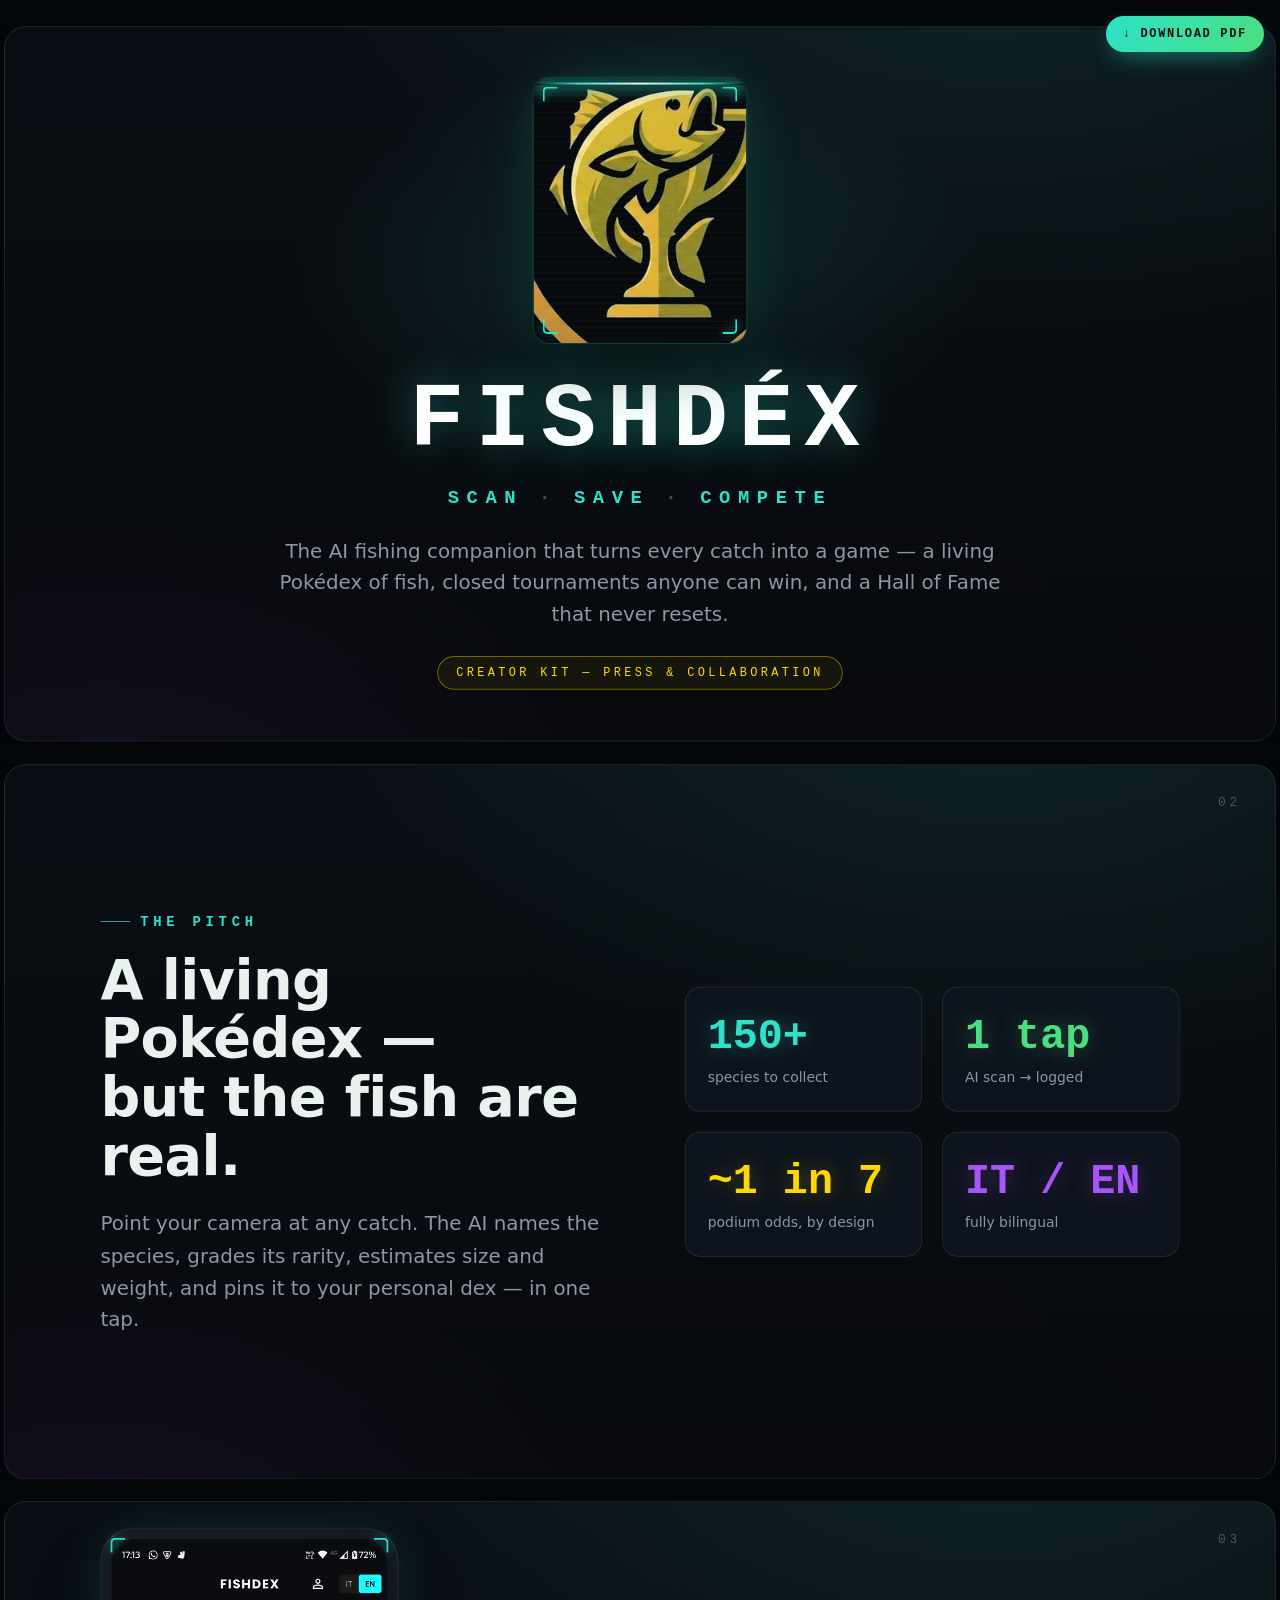
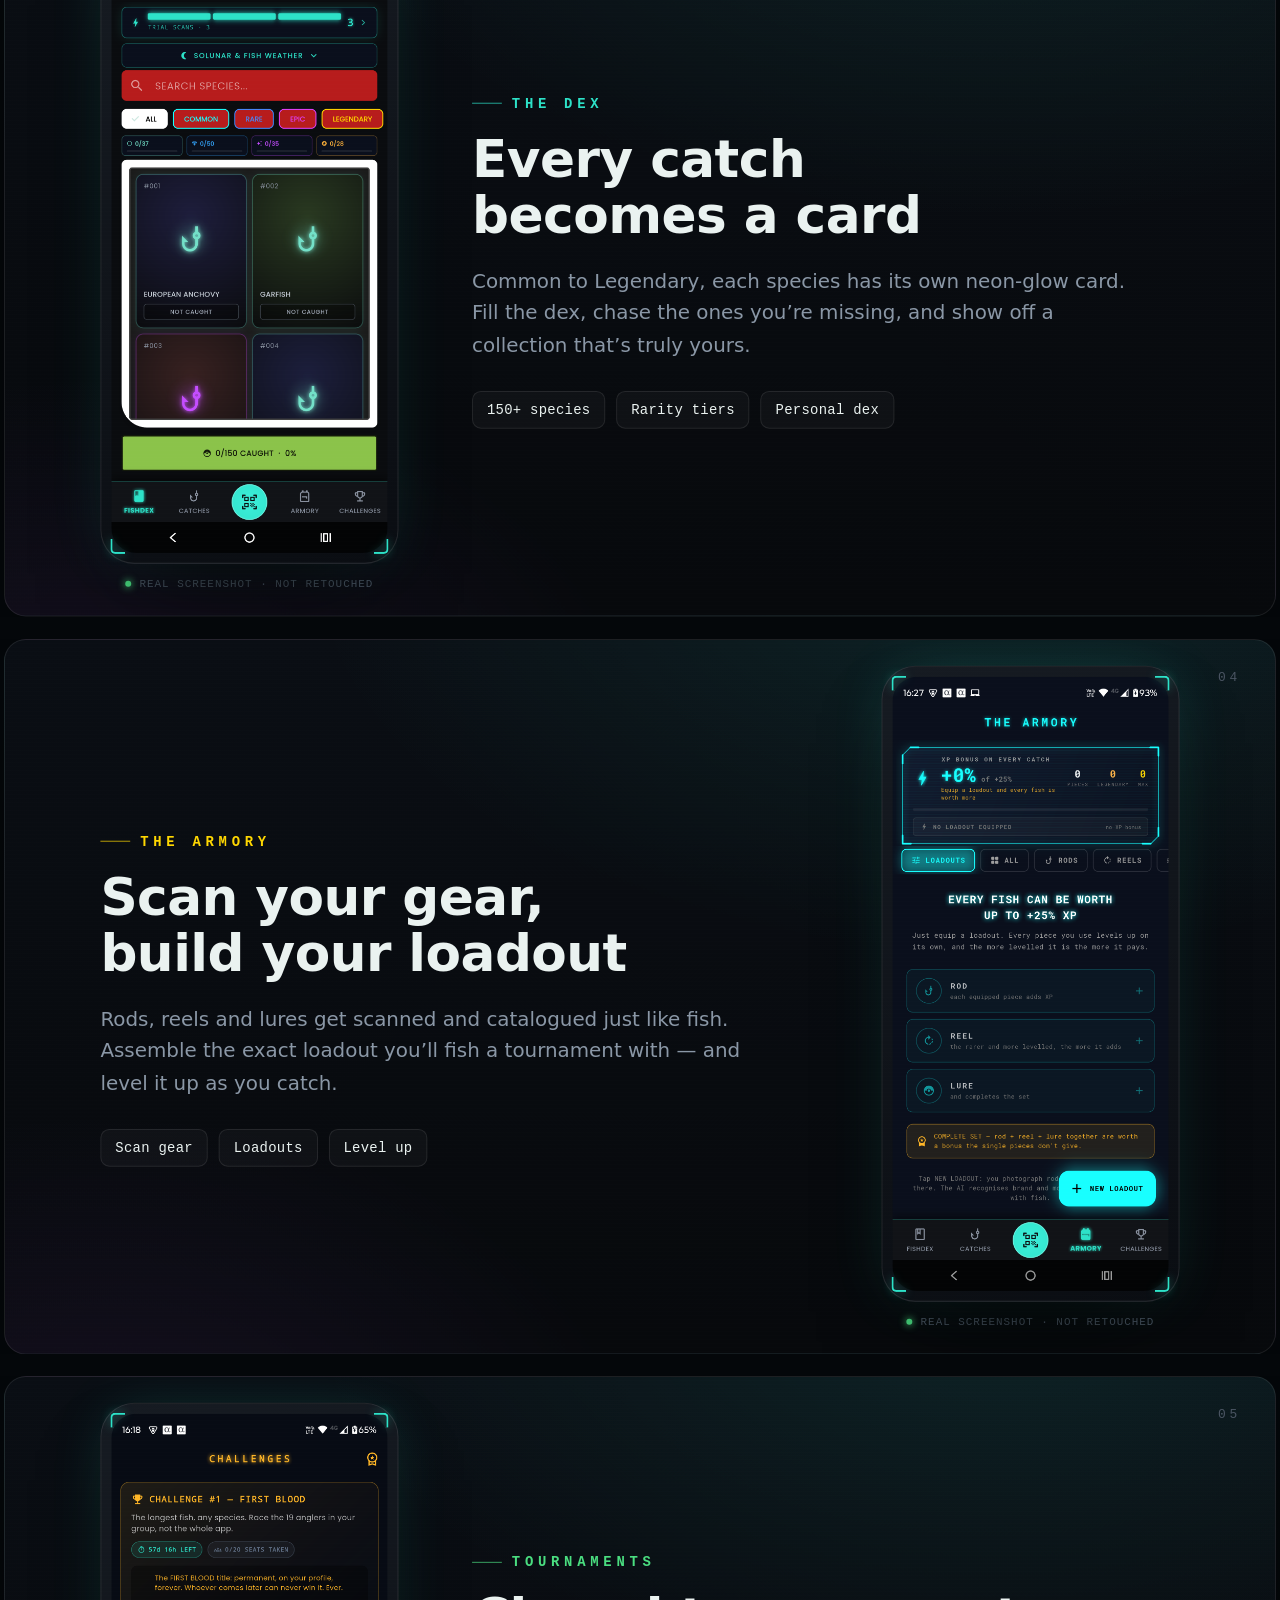
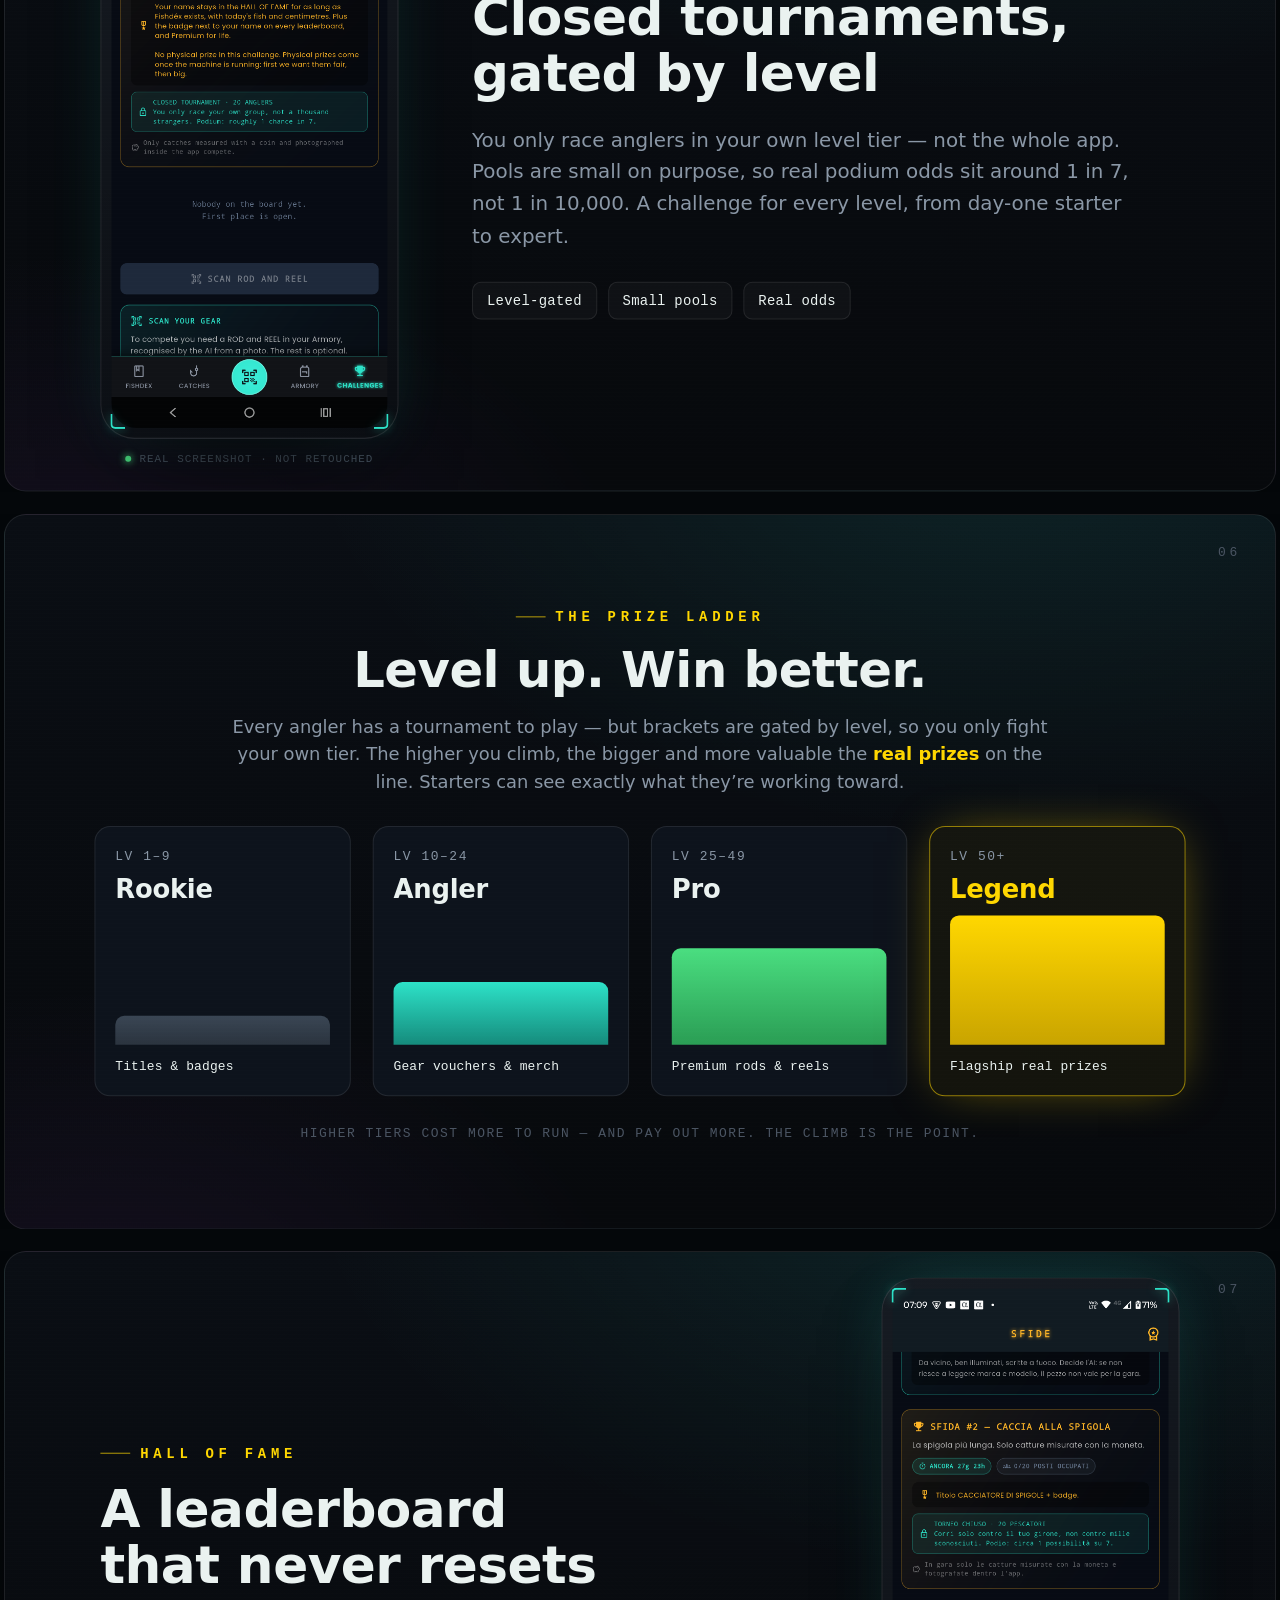
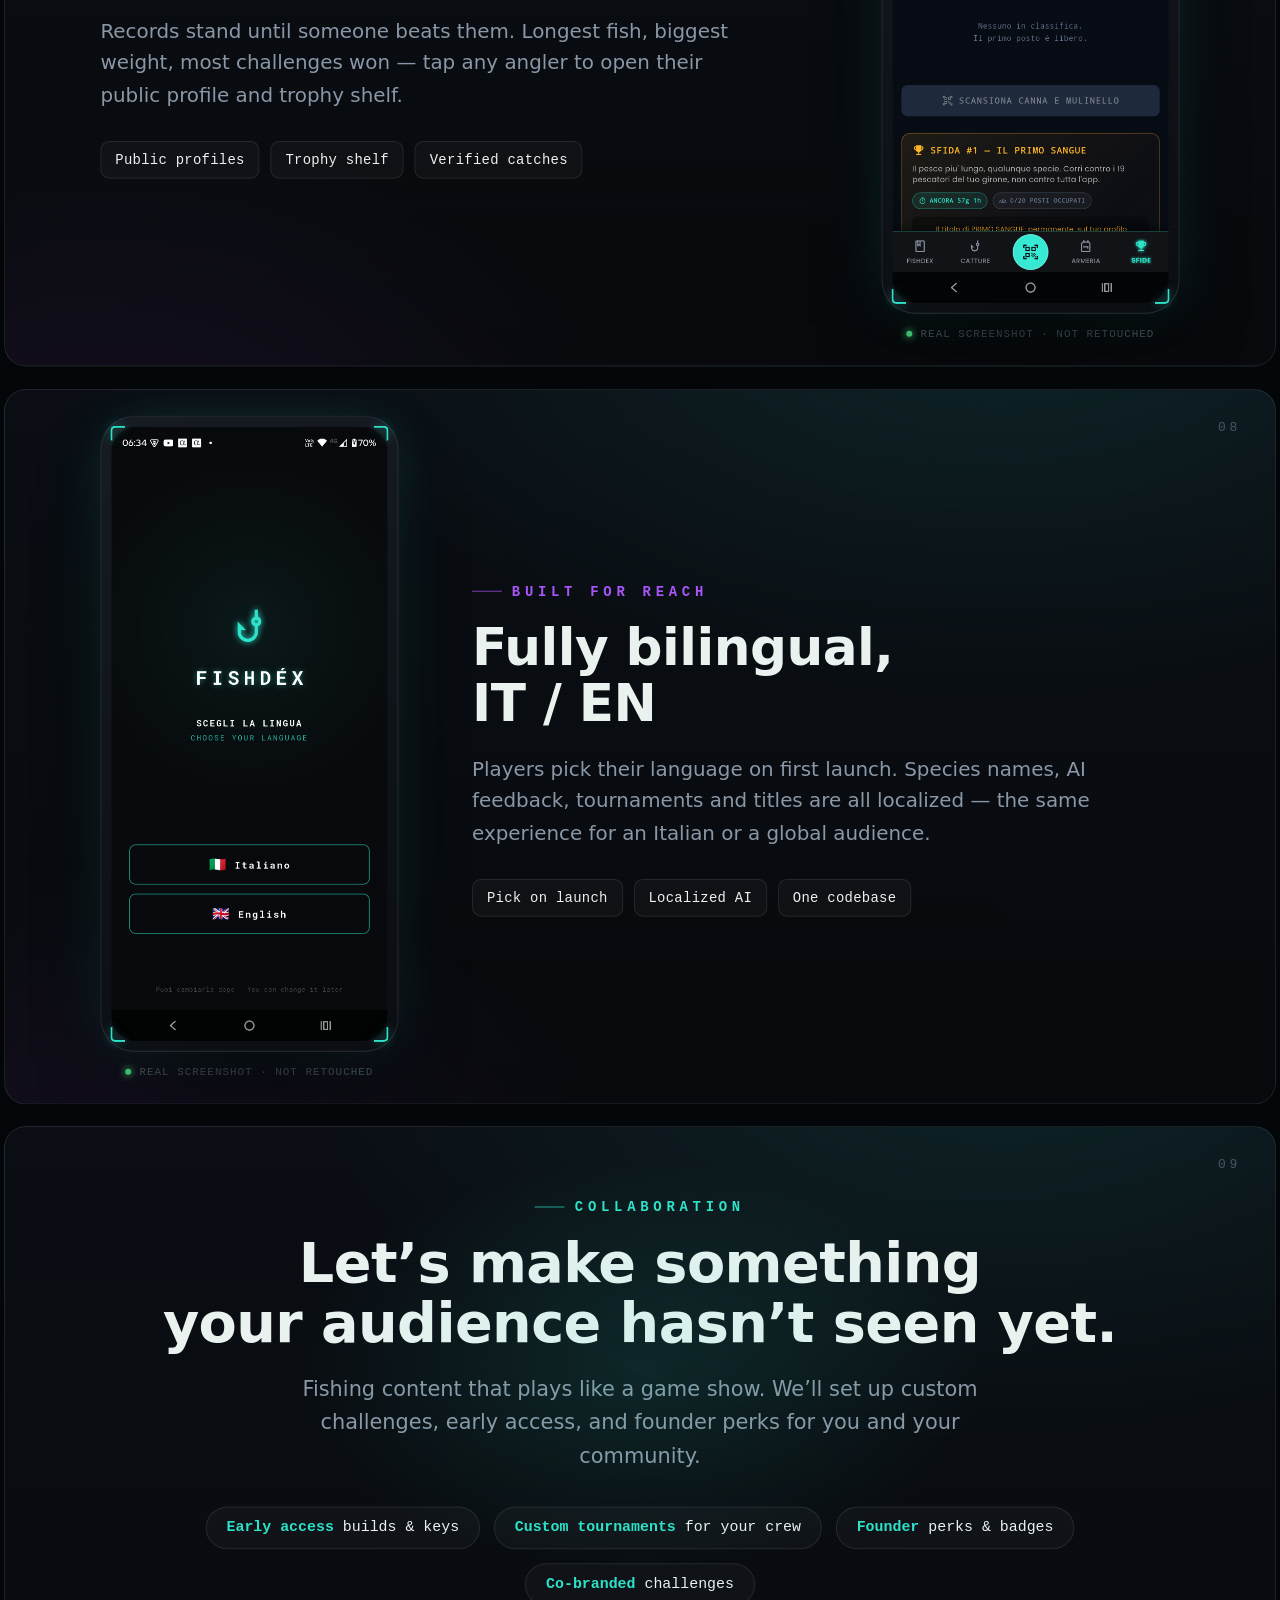
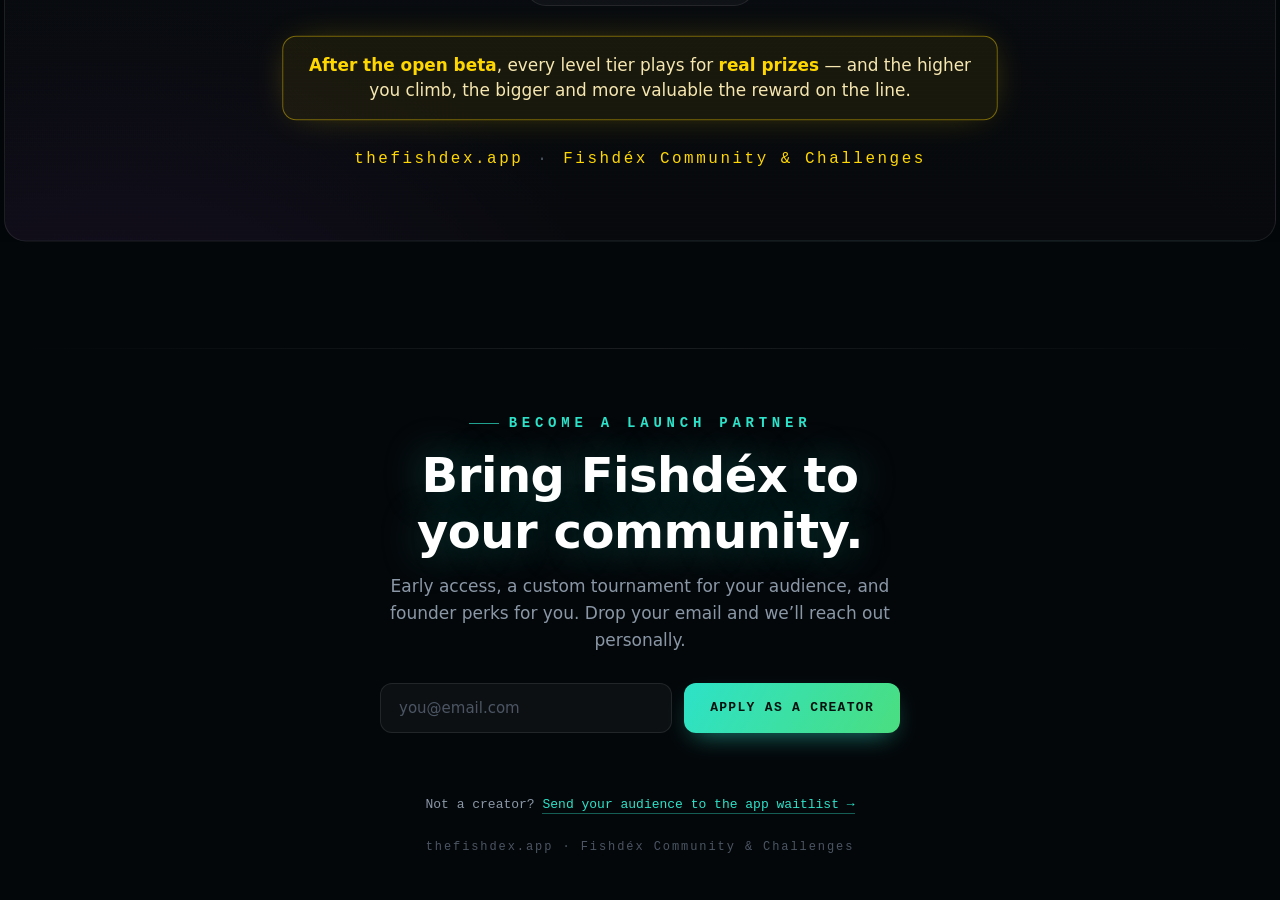
==== join/index.html @ d19fadf9 "site: ripristina waitlist Brevo + aggiungi pagina /join - index.html: riattacca l'endpoint Brevo (li" ====
<!doctype html>
<html lang="en">
<head>
<meta charset="utf-8">
<meta name="viewport" content="width=device-width, initial-scale=1">
<meta name="description" content="Fishdex Creator Kit — the AI fishing companion. Scan any catch, collect 150+ species, and compete in level-gated tournaments for real prizes.">
<meta name="theme-color" content="#07090C">
<link rel="icon" href="data:image/svg+xml,<svg xmlns='http://www.w3.org/2000/svg' viewBox='0 0 100 100'><text y='.9em' font-size='90'>🎣</text></svg>">
<meta property="og:type" content="website">
<meta property="og:title" content="Fishdéx — Creator Kit">
<meta property="og:description" content="Fishdex Creator Kit — the AI fishing companion. Scan any catch, collect 150+ species, and compete in level-gated tournaments for real prizes.">
<meta property="og:url" content="https://thefishdex.app/join/">
<meta name="twitter:card" content="summary_large_image">
<title>Fishdéx — Creator Kit</title>
<style>
:root{
  --bg:#07090C; --panel:#0D131C; --line:rgba(255,255,255,.09);
  --cyan:#2DE2C8; --green:#4ADE80; --gold:#FFD700; --violet:#A855F7;
  --ink:#EAF2F0; --mut:#8A97A6; --mut2:#4B5563;
  --mono:ui-monospace,"SF Mono","Cascadia Code","JetBrains Mono","Roboto Mono",Menlo,monospace;
  --sans:system-ui,-apple-system,"Segoe UI",Roboto,Helvetica,Arial,sans-serif;
}
*{box-sizing:border-box}
html,body{margin:0;background:#04070a;color:var(--ink);font-family:var(--sans);
  -webkit-font-smoothing:antialiased}
.deck{width:100%;padding:26px 0 60px}
.slidewrap{overflow:hidden;margin:0 auto 22px}
.stage{width:1280px;margin:0 auto;transform-origin:top center}

/* generic slide frame */
.slide{position:relative;width:1280px;height:720px;overflow:hidden;
  background:
    radial-gradient(1200px 700px at 78% -12%, rgba(45,226,200,.10), transparent 58%),
    radial-gradient(900px 620px at 8% 118%, rgba(168,85,247,.09), transparent 60%),
    linear-gradient(180deg,#0a0e14,#07090c);
  border:1px solid var(--line);border-radius:22px;
  box-shadow:0 40px 90px -40px rgba(0,0,0,.8)}
.slide::after{content:"";position:absolute;inset:0;pointer-events:none;opacity:.5;
  background:repeating-linear-gradient(180deg,transparent 0 3px,rgba(255,255,255,.012) 3px 4px)}
.pageno{position:absolute;top:30px;right:34px;font-family:var(--mono);font-size:13px;
  letter-spacing:.3em;color:var(--mut2);z-index:4}
.glow{position:absolute;inset:0;pointer-events:none;
  background:radial-gradient(560px 340px at 50% 34%, rgba(45,226,200,.12), transparent 62%)}

.eyebrow{font-family:var(--mono);font-size:14px;letter-spacing:.34em;text-transform:uppercase;
  display:inline-flex;align-items:center;gap:10px;font-weight:600}
.eyebrow::before{content:"";width:30px;height:1px;background:currentColor;opacity:.7}
.eyebrow.cy{color:var(--cyan)} .eyebrow.gr{color:var(--green)} .eyebrow.go{color:var(--gold)}
.eyebrow.vi{color:var(--violet)} .eyebrow.gd{color:var(--gold)}
h1,h2{margin:0;text-wrap:balance;letter-spacing:-.01em}

/* ---- title slide ---- */
.title{display:flex;flex-direction:column;align-items:center;justify-content:center;
  text-align:center;padding:0 90px}
.logomark{position:relative;width:214px;aspect-ratio:4/5;border-radius:16px;overflow:hidden;
  isolation:isolate;background:#07090C;margin-bottom:26px;
  box-shadow:0 0 0 1px rgba(45,226,200,.18),0 30px 66px -26px rgba(0,0,0,.85),
    0 0 62px -12px rgba(45,226,200,.3)}
.logomark .mk{position:absolute;inset:0;background-image:url([data-uri]);background-repeat:no-repeat;
  background-size:520%;background-position:48.5% 40%}
.logomark .grid{position:absolute;inset:0;pointer-events:none;opacity:.55;mix-blend-mode:screen;
  background:repeating-linear-gradient(180deg,transparent 0 5px,rgba(45,226,200,.06) 5px 6px)}
.logomark .bar{position:absolute;left:0;right:0;top:2%;height:2px;z-index:2;
  background:linear-gradient(90deg,transparent,var(--cyan) 20%,#eafff9 50%,var(--cyan) 80%,transparent);
  box-shadow:0 0 16px 3px rgba(45,226,200,.75)}
.wordmark{font-family:var(--mono);font-weight:800;font-size:92px;letter-spacing:.12em;color:#fff;
  text-shadow:0 0 46px rgba(45,226,200,.45)}
.promise{display:flex;gap:16px;align-items:center;margin-top:14px;font-family:var(--mono);
  font-size:19px;letter-spacing:.4em;color:var(--cyan);font-weight:700}
.promise i{color:var(--mut2);font-style:normal}
.lede{max-width:760px;margin:26px auto 0;color:var(--mut);font-size:20px;line-height:1.6}
.badge{margin-top:26px;font-family:var(--mono);font-size:12px;letter-spacing:.28em;text-transform:uppercase;
  color:var(--gold);border:1px solid rgba(255,215,0,.4);border-radius:999px;padding:9px 18px;
  background:rgba(255,215,0,.06)}
.ret{position:absolute;width:15px;height:15px;border:2px solid var(--cyan);z-index:3;
  filter:drop-shadow(0 0 5px rgba(45,226,200,.7))}
.ret.tl{top:9px;left:9px;border-right:0;border-bottom:0;border-radius:5px 0 0 0}
.ret.tr{top:9px;right:9px;border-left:0;border-bottom:0;border-radius:0 5px 0 0}
.ret.bl{bottom:9px;left:9px;border-right:0;border-top:0;border-radius:0 0 0 5px}
.ret.br{bottom:9px;right:9px;border-left:0;border-top:0;border-radius:0 0 5px 0}

/* ---- feature slides ---- */
.feat{display:grid;grid-template-columns:1fr 300px;gap:74px;align-items:center;
  padding:0 96px}
.feat.rev{grid-template-columns:300px 1fr}
.feat.rev .copy{order:2}.feat.rev .shot{order:1}
.shot{display:flex;flex-direction:column;align-items:center;gap:14px}
.shotcap{font-family:var(--mono);font-size:11px;letter-spacing:.09em;text-transform:uppercase;
  white-space:nowrap;color:var(--mut2);display:inline-flex;align-items:center;gap:8px}
.shotcap::before{content:"";width:6px;height:6px;border-radius:50%;background:var(--green);
  box-shadow:0 0 8px 1px rgba(74,222,128,.7)}
.copy h2{font-size:52px;line-height:1.08;font-weight:800;margin:20px 0 22px}
.copy p{color:var(--mut);font-size:20px;line-height:1.62;max-width:52ch;margin:0}
.copy.wide{max-width:none}
.chips{display:flex;flex-wrap:wrap;gap:11px;margin-top:30px}
.chip{font-family:var(--mono);font-size:14px;letter-spacing:.02em;color:var(--ink);
  border:1px solid var(--line);border-radius:9px;padding:10px 14px;background:rgba(255,255,255,.03)}
.phone{position:relative;width:300px;margin:0 auto;border-radius:34px;padding:10px;
  background:linear-gradient(160deg,#161b22,#0a0d12);border:1px solid rgba(255,255,255,.1);
  box-shadow:0 44px 90px -34px rgba(0,0,0,.85),0 0 60px -12px rgba(45,226,200,.2)}
.phone img{width:100%;display:block;border-radius:25px}

/* ---- pitch slide ---- */
.pitch{display:grid;grid-template-columns:1.02fr .98fr;gap:70px;align-items:center;padding:0 96px}
.pitch h2{font-size:56px;line-height:1.06;font-weight:800;margin:20px 0 22px}
.pitch p{color:var(--mut);font-size:20px;line-height:1.62;margin:0}
.statgrid{display:grid;grid-template-columns:1fr 1fr;gap:20px}
.stat{border:1px solid var(--line);border-radius:16px;padding:26px 22px;background:var(--panel)}
.stat .n{font-family:var(--mono);font-weight:800;font-size:42px;color:var(--cyan);
  text-shadow:0 0 22px rgba(45,226,200,.35)}
.stat .l{color:var(--mut);font-size:14px;margin-top:8px}
.stat.g .n{color:var(--green);text-shadow:0 0 22px rgba(74,222,128,.35)}
.stat.o .n{color:var(--gold);text-shadow:0 0 22px rgba(255,215,0,.3)}
.stat.v .n{color:var(--violet);text-shadow:0 0 22px rgba(168,85,247,.35)}

/* ---- cta slide ---- */
.cta{display:flex;flex-direction:column;align-items:center;justify-content:center;
  text-align:center;padding:0 110px}
.cta h2{font-size:56px;line-height:1.08;font-weight:800;margin:18px 0 20px}
.cta p{color:var(--mut);font-size:21px;line-height:1.6;max-width:760px;margin:0 auto}
.offer{display:flex;flex-wrap:wrap;justify-content:center;gap:14px;margin:34px 0 30px}
.offer span{font-family:var(--mono);font-size:15px;color:var(--ink);border:1px solid var(--line);
  border-radius:999px;padding:12px 20px;background:rgba(255,255,255,.03)}
.offer b{color:var(--cyan)}
.prizeline{max-width:720px;margin:0 auto 30px;font-size:17px;line-height:1.5;color:#F6E7B0;
  border:1px solid rgba(255,215,0,.42);border-radius:14px;padding:16px 24px;
  background:rgba(255,215,0,.07);box-shadow:0 0 40px -14px rgba(255,215,0,.4)}
.prizeline b{color:var(--gold)}
.contact{font-family:var(--mono);font-size:16px;letter-spacing:.16em;color:var(--gold);
  display:flex;gap:14px;align-items:center}
.contact i{color:var(--mut2);font-style:normal}

/* ---- prize ladder slide ---- */
.ladder{display:flex;flex-direction:column;justify-content:center;gap:30px;padding:0 90px}
.ladder-head{text-align:center;max-width:840px;margin:0 auto}
.ladder-head h2{font-size:50px;font-weight:800;margin:16px 0 14px}
.ladder-head p{color:var(--mut);font-size:18px;line-height:1.55;margin:0}
.ladder-head p b{color:var(--gold)}
.tiers{display:grid;grid-template-columns:repeat(4,1fr);gap:22px;align-items:stretch}
.tier{border:1px solid var(--line);border-radius:16px;padding:22px 20px;background:var(--panel);
  display:flex;flex-direction:column;gap:12px}
.tier .lv{font-family:var(--mono);font-size:13px;letter-spacing:.12em;color:var(--mut)}
.tier .tn{font-size:26px;font-weight:800;letter-spacing:-.01em;line-height:1}
.tier .bar{height:130px;display:flex;align-items:flex-end;margin:2px 0}
.tier .bar span{display:block;width:100%;border-radius:9px 9px 0 0}
.tier .pz{font-family:var(--mono);font-size:13px;color:var(--ink);letter-spacing:.01em}
.t1 .bar span{background:linear-gradient(180deg,#3a4654,#2a333e)}
.t2 .bar span{background:linear-gradient(180deg,#2DE2C8,#158b7c)}
.t3 .bar span{background:linear-gradient(180deg,#4ADE80,#2a9d54)}
.t4{border-color:rgba(255,215,0,.55);background:rgba(255,215,0,.05);
  box-shadow:0 0 48px -16px rgba(255,215,0,.55)}
.t4 .bar span{background:linear-gradient(180deg,#FFD700,#c9a400)}
.t4 .tn{color:var(--gold)}
.ladder-foot{text-align:center;font-family:var(--mono);font-size:13px;letter-spacing:.12em;
  text-transform:uppercase;color:var(--mut2)}

/* download button */
.dlbtn{position:fixed;top:16px;right:16px;z-index:60;font-family:var(--mono);font-size:12px;
  letter-spacing:.14em;text-transform:uppercase;color:#04120f;font-weight:700;cursor:pointer;border:0;
  border-radius:999px;padding:11px 17px;background:linear-gradient(120deg,#2DE2C8,#4ade80);
  box-shadow:0 8px 24px -8px rgba(45,226,200,.6)}
.dlbtn:hover{filter:brightness(1.08)}
.dlbtn:focus-visible{outline:2px solid #fff;outline-offset:2px}

/* ---- waitlist band (web only) ---- */
.wl-divider{max-width:1240px;margin:24px auto 0;height:1px;
  background:linear-gradient(90deg,transparent,var(--line),transparent)}
.cta-band{max-width:760px;margin:0 auto;padding:60px 24px 46px;text-align:center}
.cta-secondary{margin-top:30px;font-family:var(--mono);font-size:13px;color:var(--mut)}
.wl-link{color:var(--cyan);text-decoration:none;border-bottom:1px solid rgba(45,226,200,.4);
  padding-bottom:1px;white-space:nowrap}
.wl-link:hover{color:#eafff9;border-color:var(--cyan)}
.wl-h{font-size:clamp(30px,5vw,48px);font-weight:800;letter-spacing:-.01em;margin:16px 0 14px;color:#fff;
  text-shadow:0 0 40px rgba(45,226,200,.35)}
.wl-p{color:var(--mut);font-size:17px;line-height:1.6;max-width:52ch;margin:0 auto 28px}
.wl-p b{color:var(--cyan)}
.wl-form{display:flex;gap:12px;max-width:520px;margin:0 auto;flex-wrap:wrap;justify-content:center}
.wl-form input{flex:1 1 260px;min-width:0;border:1px solid var(--line);border-radius:12px;
  background:rgba(255,255,255,.04);padding:15px 18px;color:#fff;font-size:15px;font-family:var(--sans)}
.wl-form input::placeholder{color:var(--mut2)}
.wl-form input:focus{outline:none;border-color:var(--cyan);box-shadow:0 0 0 3px rgba(45,226,200,.18)}
.wl-form button{flex:0 0 auto;border:0;border-radius:12px;padding:15px 26px;cursor:pointer;
  font-family:var(--mono);font-size:13px;font-weight:700;letter-spacing:.1em;text-transform:uppercase;
  color:#04120f;background:linear-gradient(120deg,#2DE2C8,#4ade80);
  box-shadow:0 10px 26px -10px rgba(45,226,200,.6)}
.wl-form button:hover{filter:brightness(1.08)}
.wl-form button:disabled{opacity:.6;cursor:default}
.wl-status{min-height:20px;margin:14px 0 0;font-family:var(--mono);font-size:13px}
.wl-status.ok{color:var(--green)} .wl-status.err{color:var(--gold)}
.wl-foot{margin-top:28px;font-family:var(--mono);font-size:12px;letter-spacing:.16em;color:var(--mut2)}

@media(prefers-reduced-motion:no-preference){
  .logomark .bar{animation:scan 3.2s ease-in-out infinite}
  @keyframes scan{0%{top:2%}50%{top:95%}100%{top:2%}}
}

@media print{
  @page{size:13.333in 7.5in;margin:0}
  html,body,.deck{background:#07090c;padding:0}
  .dlbtn,.cta-band,.wl-divider{display:none}
  .slidewrap{overflow:visible;margin:0}
  .stage{transform:none!important;width:1280px;margin:0}
  .slide{border-radius:0;border:0;box-shadow:none;height:720px;page-break-after:always;break-after:page}
  .logomark .bar{animation:none}
  *{-webkit-print-color-adjust:exact;print-color-adjust:exact}
}
</style>
</head>
<body>


<button class="dlbtn" type="button" onclick="window.print()">&darr; Download PDF</button>
<div class="deck">
<div class="slidewrap"><div class="stage"><section class="slide title">
  <div class="glow"></div>
  <div class="logomark" role="img" aria-label="Fishdex emblem">
    <div class="mk"></div><div class="grid"></div><div class="bar"></div>
    <span class="ret tl"></span><span class="ret tr"></span>
    <span class="ret bl"></span><span class="ret br"></span>
  </div>
  <h1 class="wordmark">FISHD&Eacute;X</h1>
  <div class="promise"><b>SCAN</b><i>&middot;</i><b>SAVE</b><i>&middot;</i><b>COMPETE</b></div>
  <p class="lede">The AI fishing companion that turns every catch into a game &mdash; a living
     Pok&eacute;dex of fish, closed tournaments anyone can win, and a Hall of Fame that never resets.</p>
  <div class="badge">Creator Kit &mdash; Press &amp; Collaboration</div>
</section></div></div>
<div class="slidewrap"><div class="stage"><section class="slide pitch">
  <div class="pageno">02</div>
  <div class="copy wide">
    <div class="eyebrow cy">The pitch</div>
    <h2>A living Pok&eacute;dex &mdash;<br>but the fish are real.</h2>
    <p>Point your camera at any catch. The AI names the species, grades its rarity,
       estimates size and weight, and pins it to your personal dex &mdash; in one tap.</p>
  </div>
  <div class="statgrid">
    <div class="stat"><div class="n">150+</div><div class="l">species to collect</div></div>
    <div class="stat g"><div class="n">1&nbsp;tap</div><div class="l">AI scan &rarr; logged</div></div>
    <div class="stat o"><div class="n">~1 in 7</div><div class="l">podium odds, by design</div></div>
    <div class="stat v"><div class="n">IT&nbsp;/&nbsp;EN</div><div class="l">fully bilingual</div></div>
  </div>
</section></div></div>
<div class="slidewrap"><div class="stage"><section class="slide feat rev"><div class="pageno">03</div><div class="shot"><div class="phone"><span class="ret tl"></span><span class="ret tr"></span><span class="ret bl"></span><span class="ret br"></span><img src="[data-uri]" alt="Species dex"></div><div class="shotcap">Real screenshot &middot; not retouched</div></div><div class="copy"><div class="eyebrow cy">The Dex</div><h2>Every catch<br>becomes a card</h2><p>Common to Legendary, each species has its own neon-glow card. Fill the dex, chase the ones you’re missing, and show off a collection that’s truly yours.</p><div class="chips"><span class="chip">150+ species</span><span class="chip">Rarity tiers</span><span class="chip">Personal dex</span></div></div></section></div></div>
<div class="slidewrap"><div class="stage"><section class="slide feat "><div class="pageno">04</div><div class="copy"><div class="eyebrow gd">The Armory</div><h2>Scan your gear,<br>build your loadout</h2><p>Rods, reels and lures get scanned and catalogued just like fish. Assemble the exact loadout you’ll fish a tournament with — and level it up as you catch.</p><div class="chips"><span class="chip">Scan gear</span><span class="chip">Loadouts</span><span class="chip">Level up</span></div></div><div class="shot"><div class="phone"><span class="ret tl"></span><span class="ret tr"></span><span class="ret bl"></span><span class="ret br"></span><img src="[data-uri]" alt="The Armory"></div><div class="shotcap">Real screenshot &middot; not retouched</div></div></section></div></div>
<div class="slidewrap"><div class="stage"><section class="slide feat rev"><div class="pageno">05</div><div class="shot"><div class="phone"><span class="ret tl"></span><span class="ret tr"></span><span class="ret bl"></span><span class="ret br"></span><img src="[data-uri]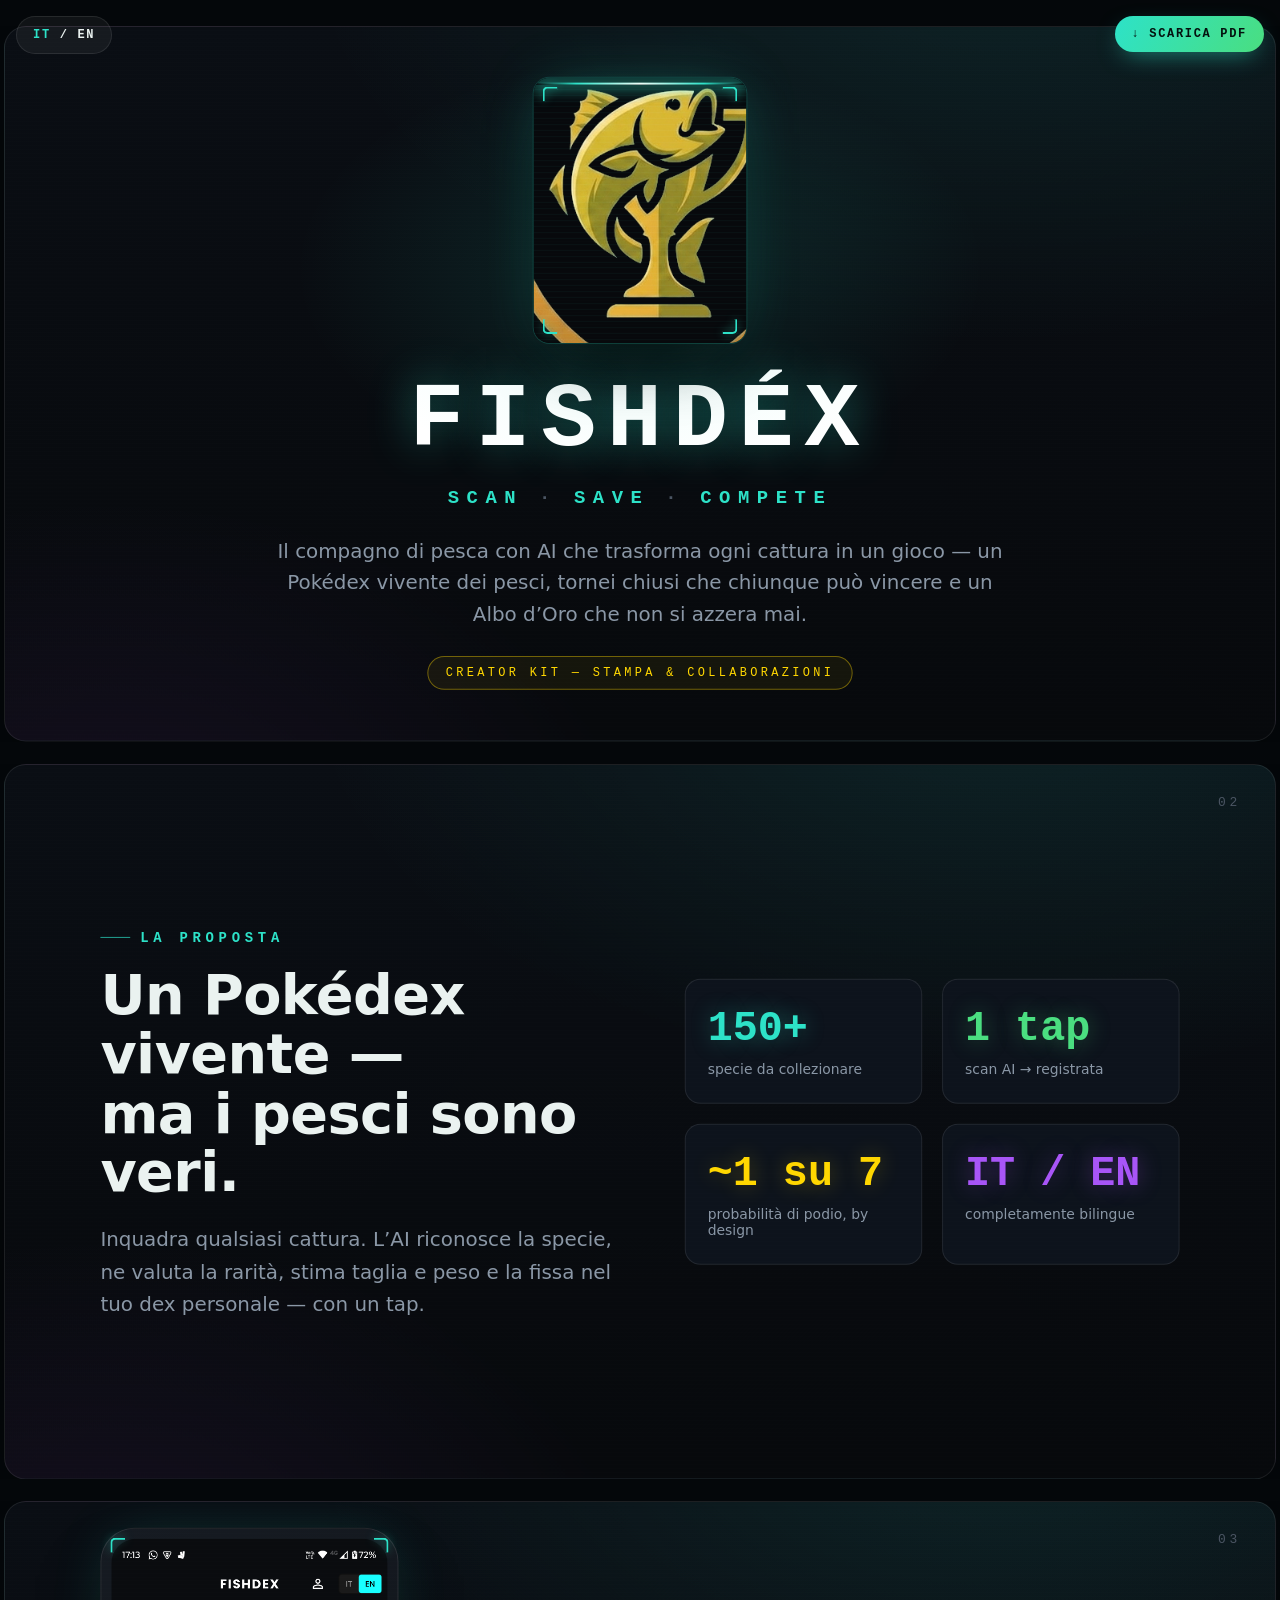
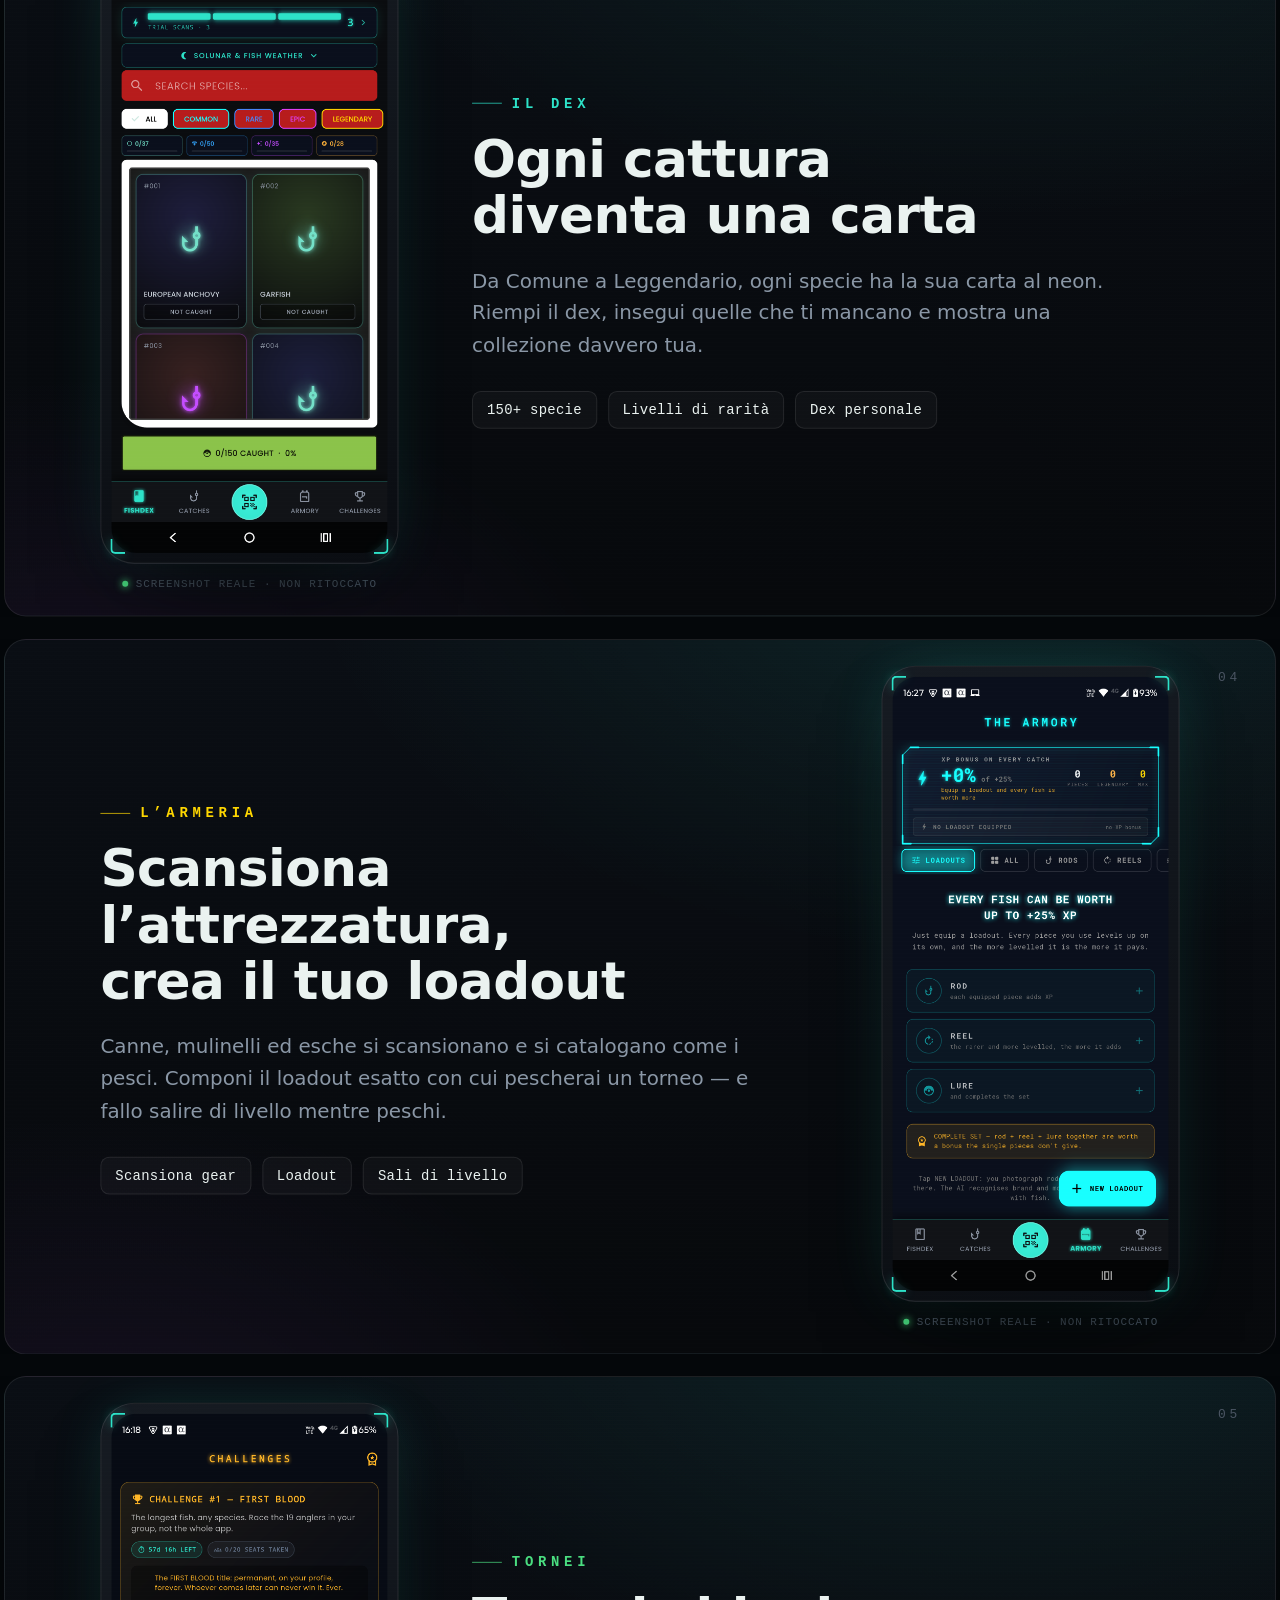
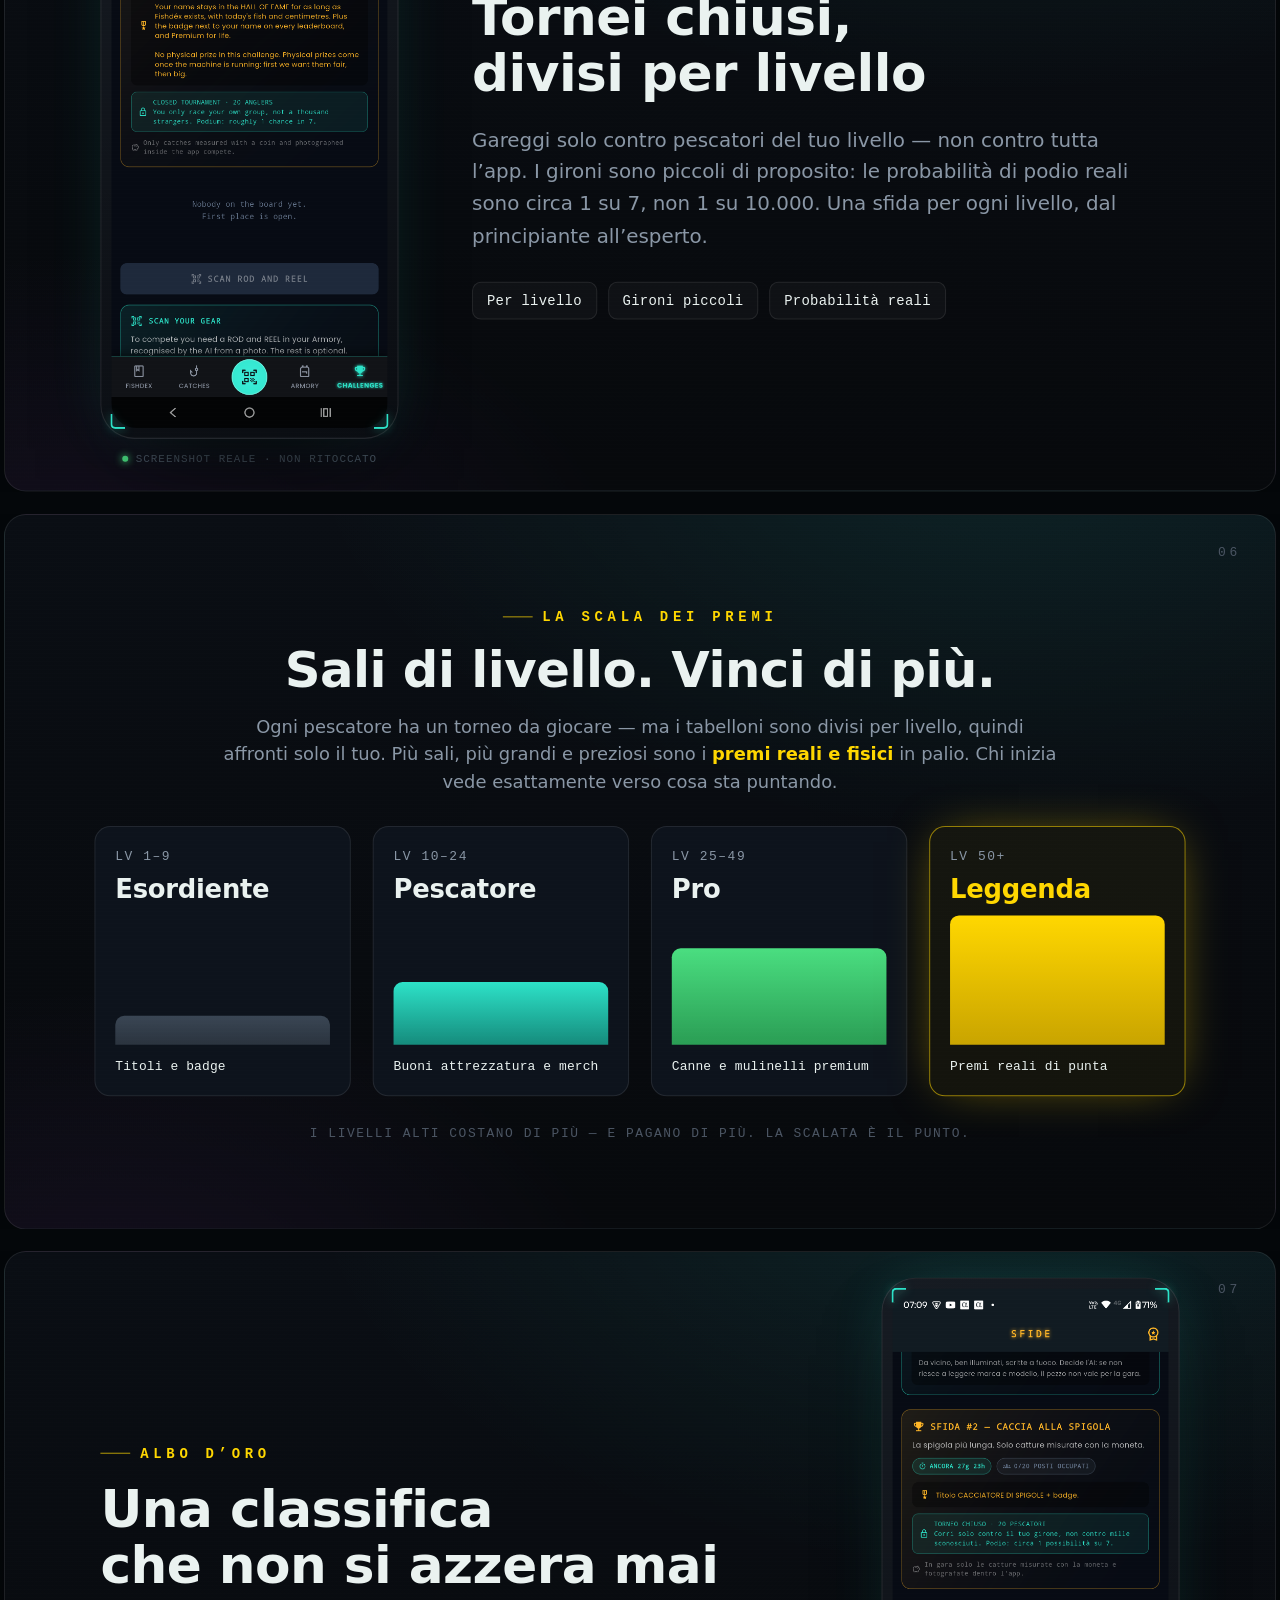
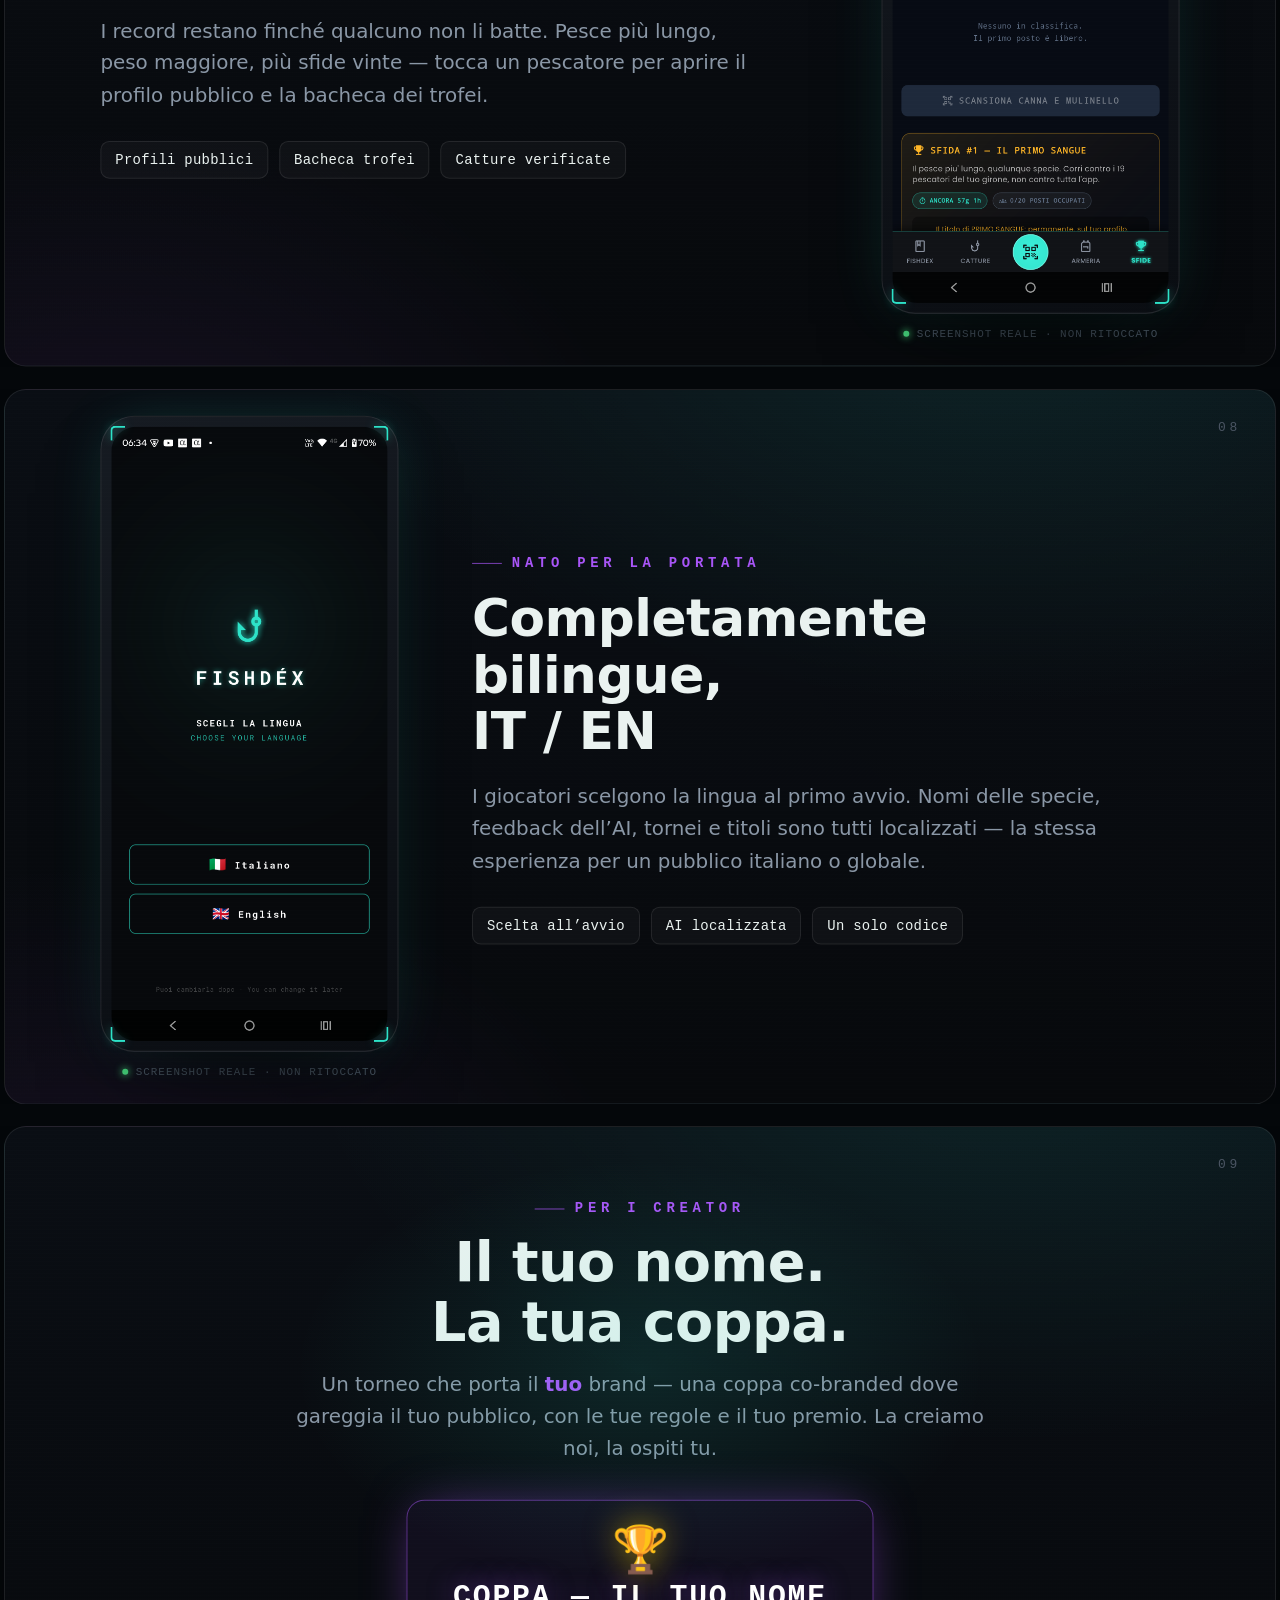
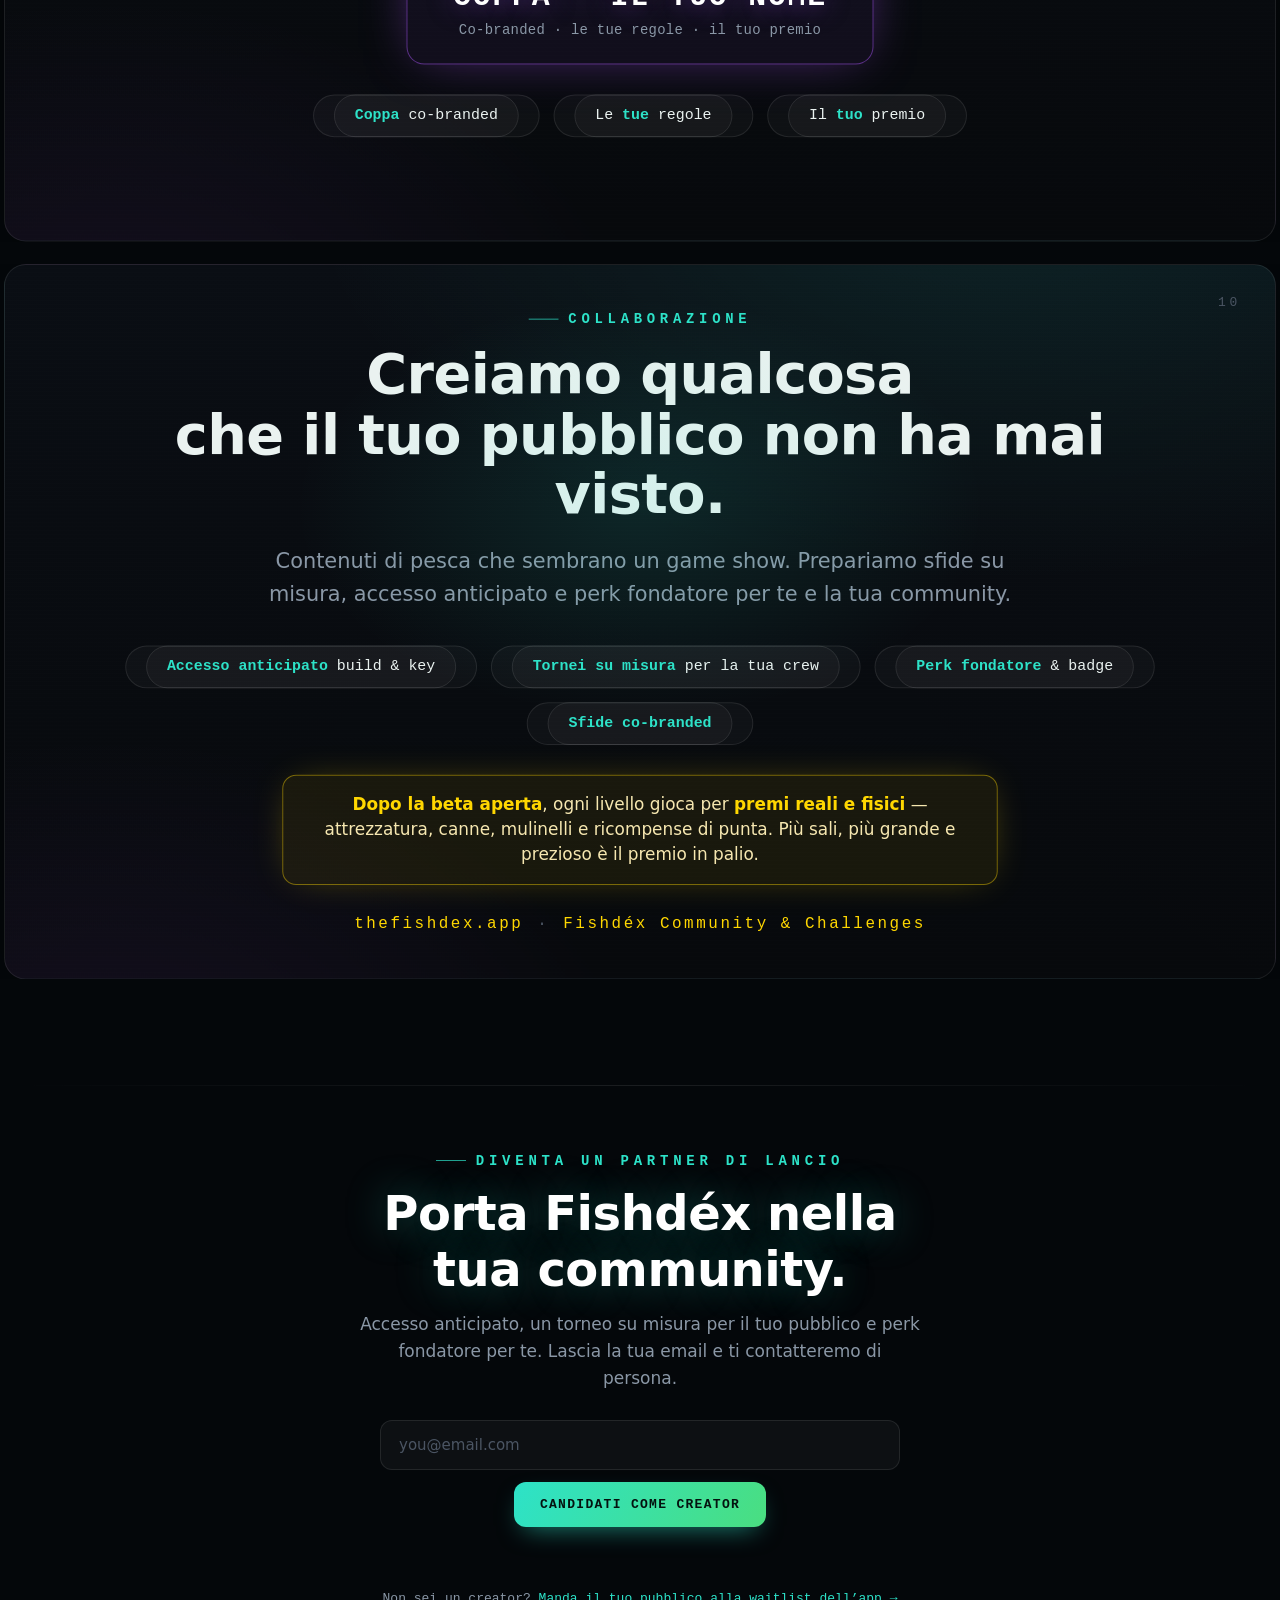
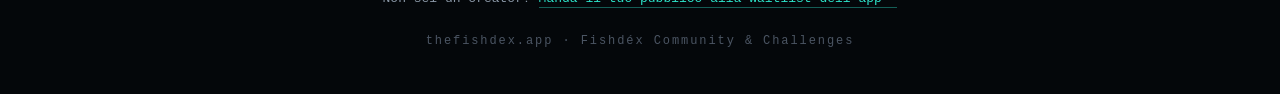
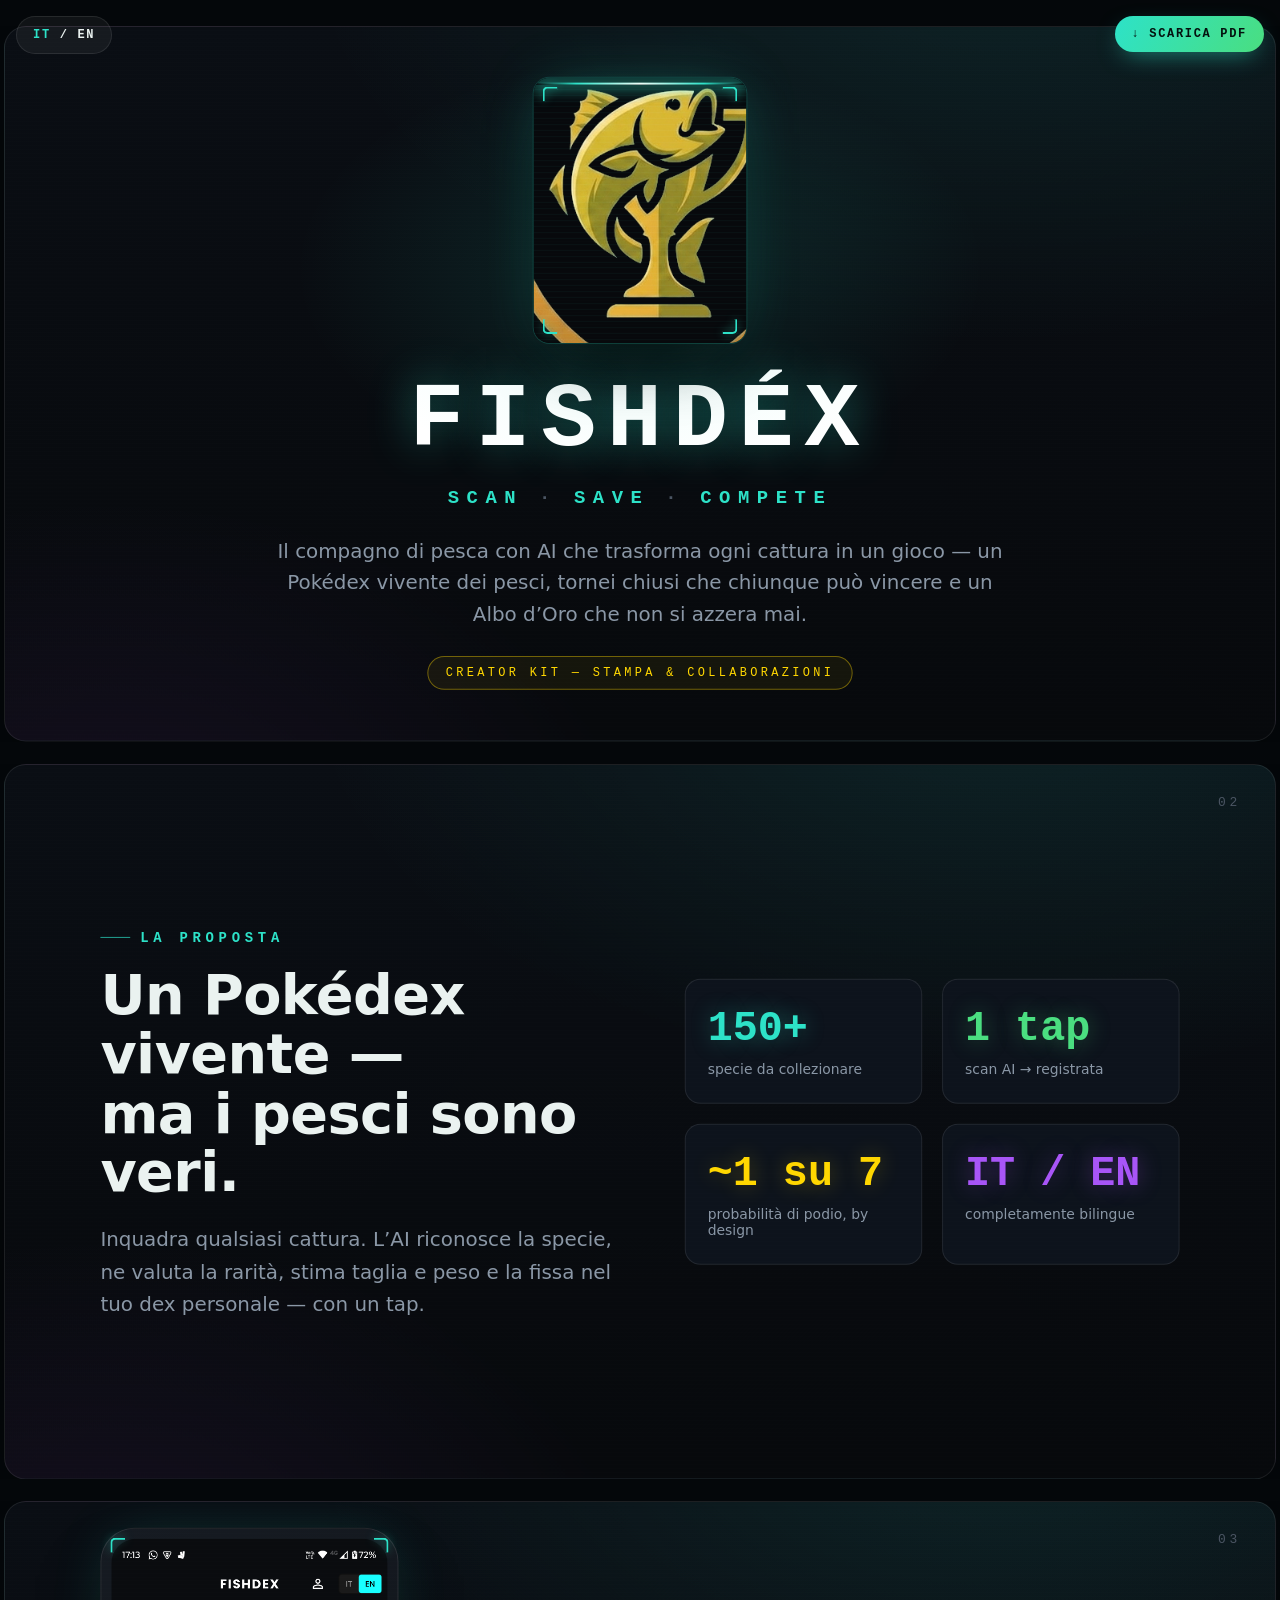
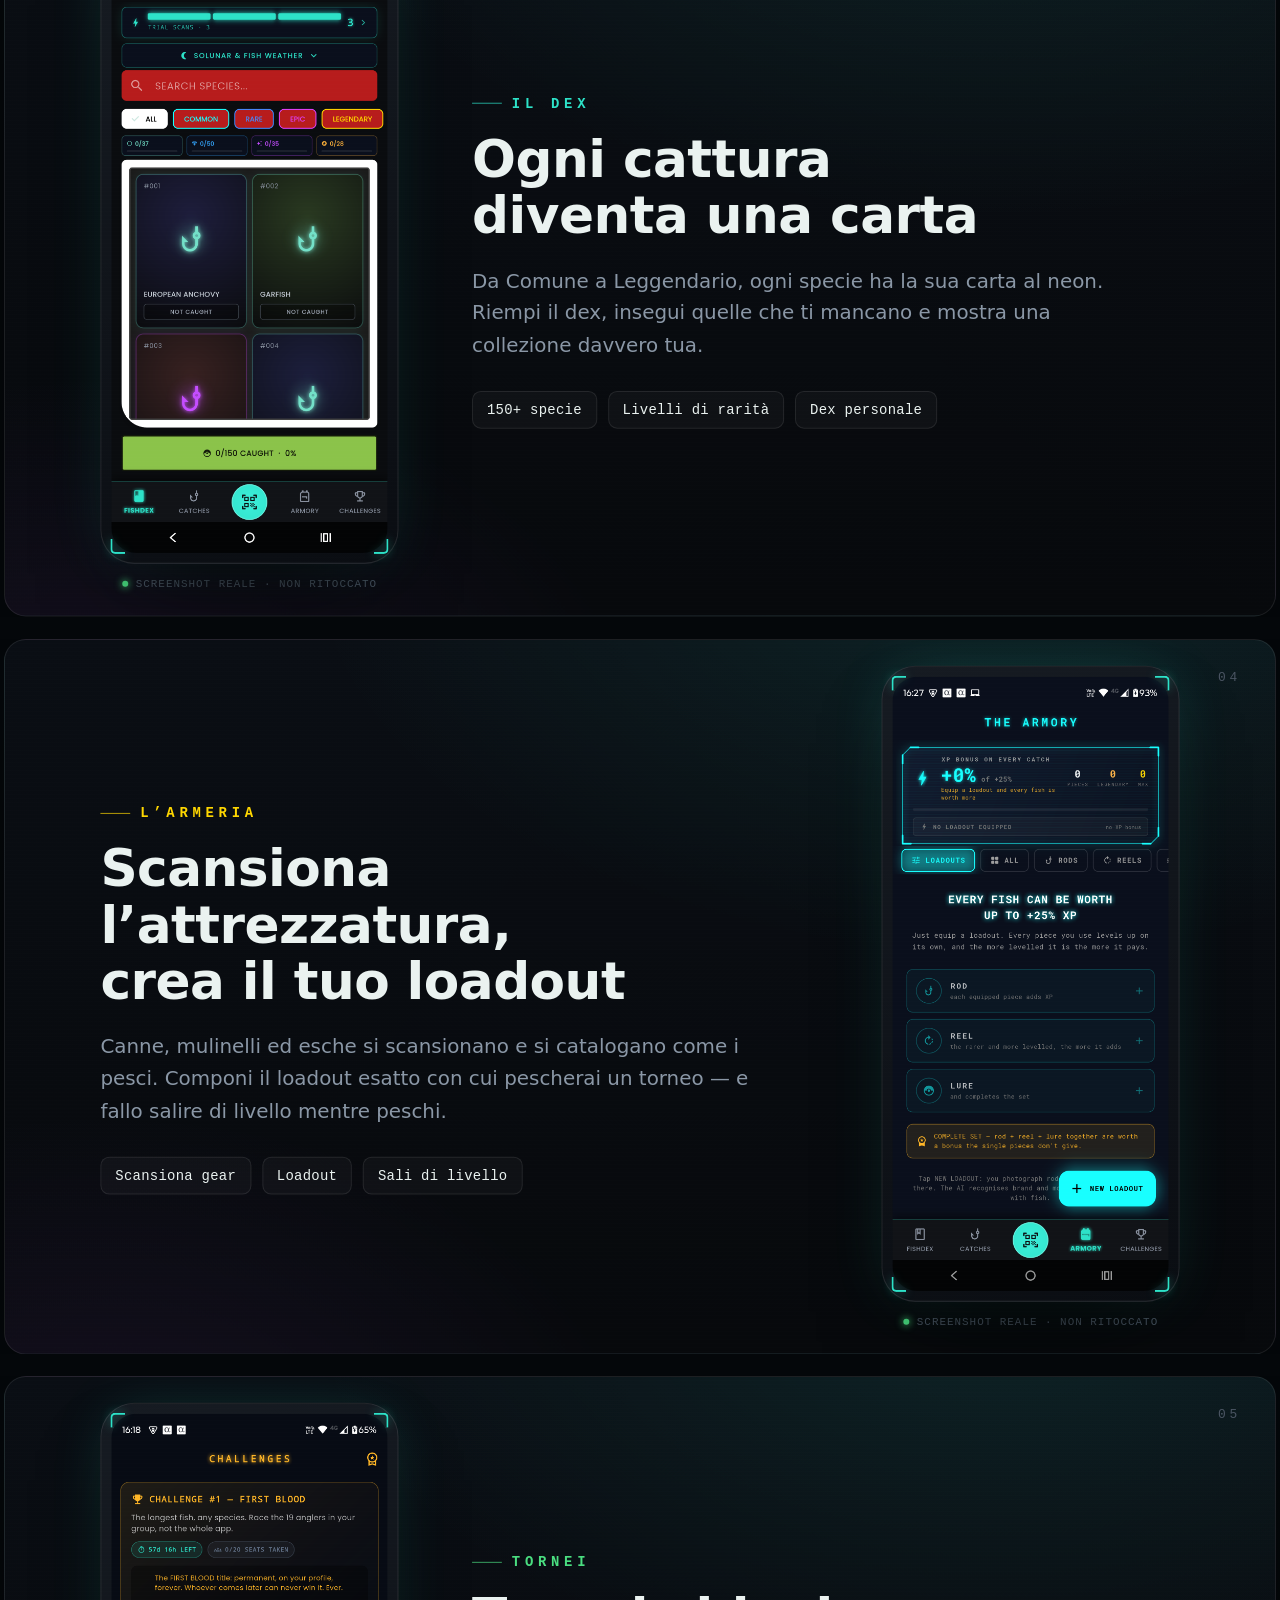
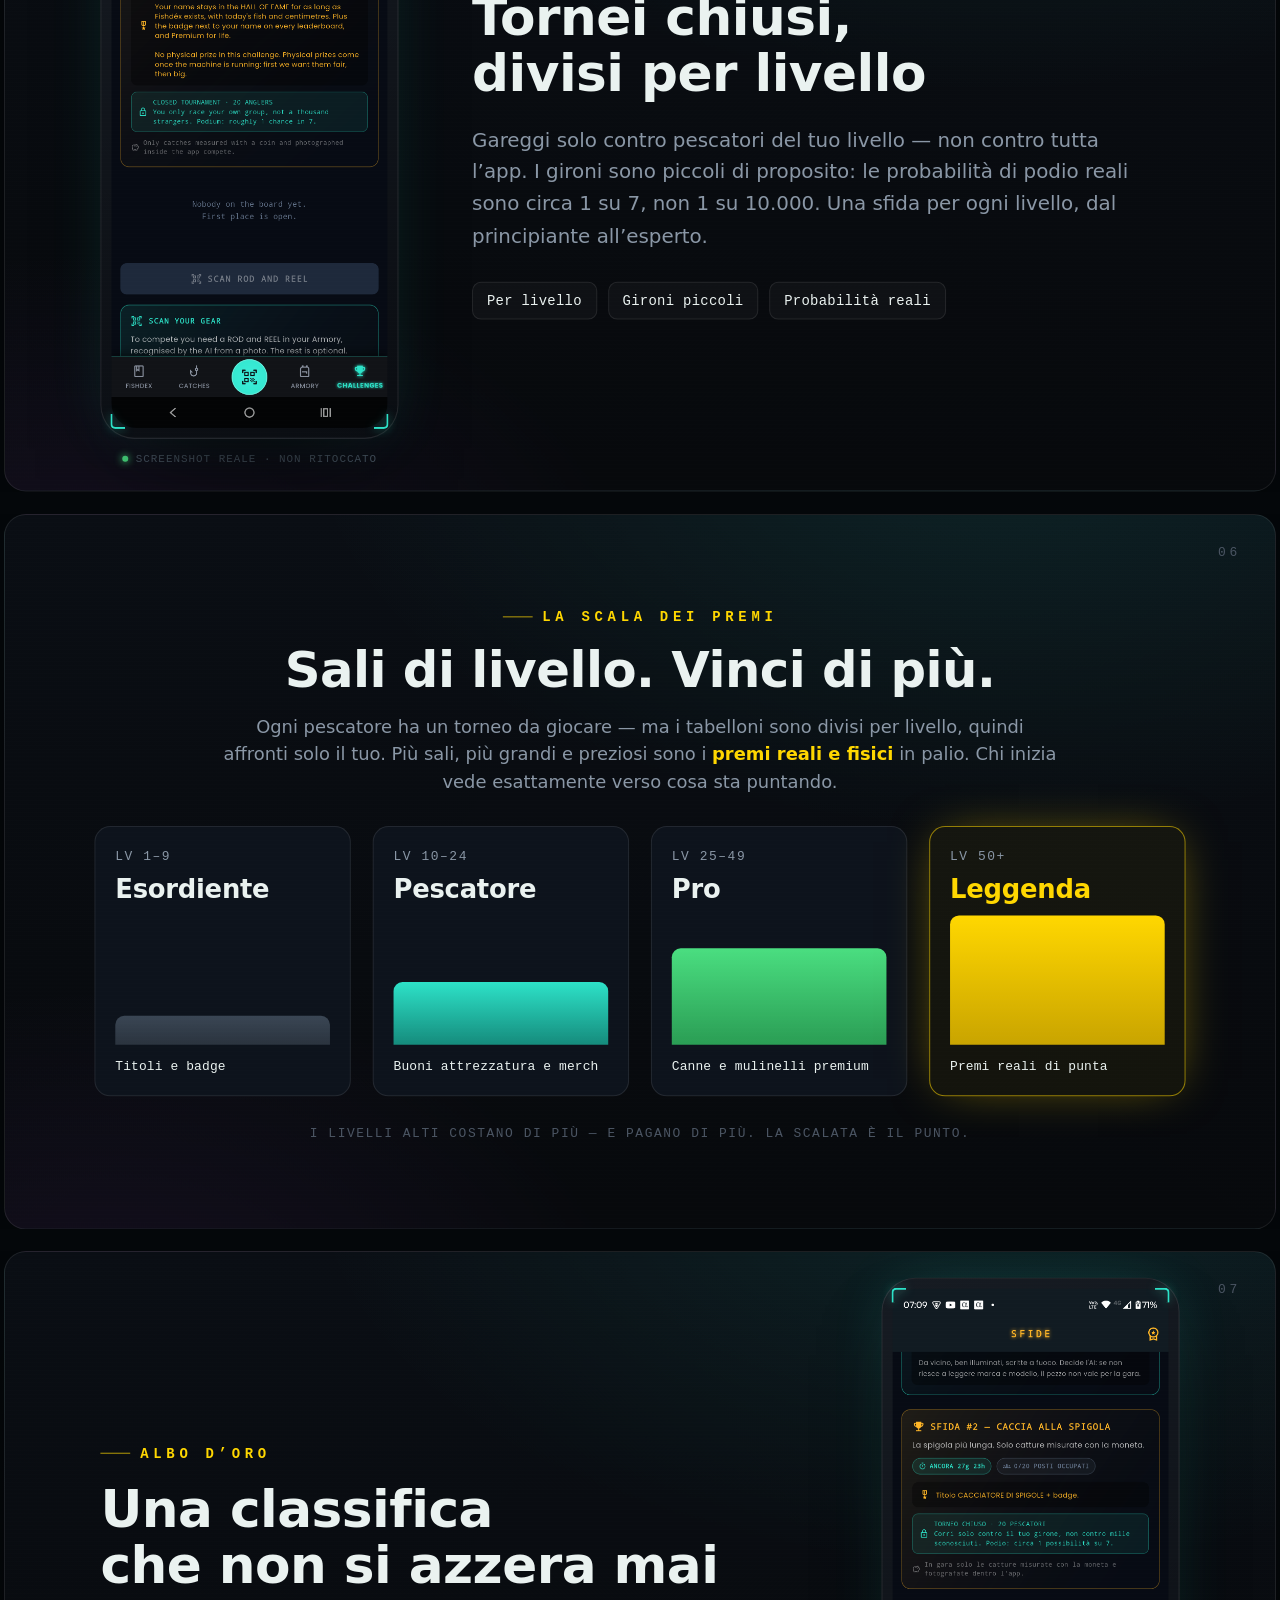
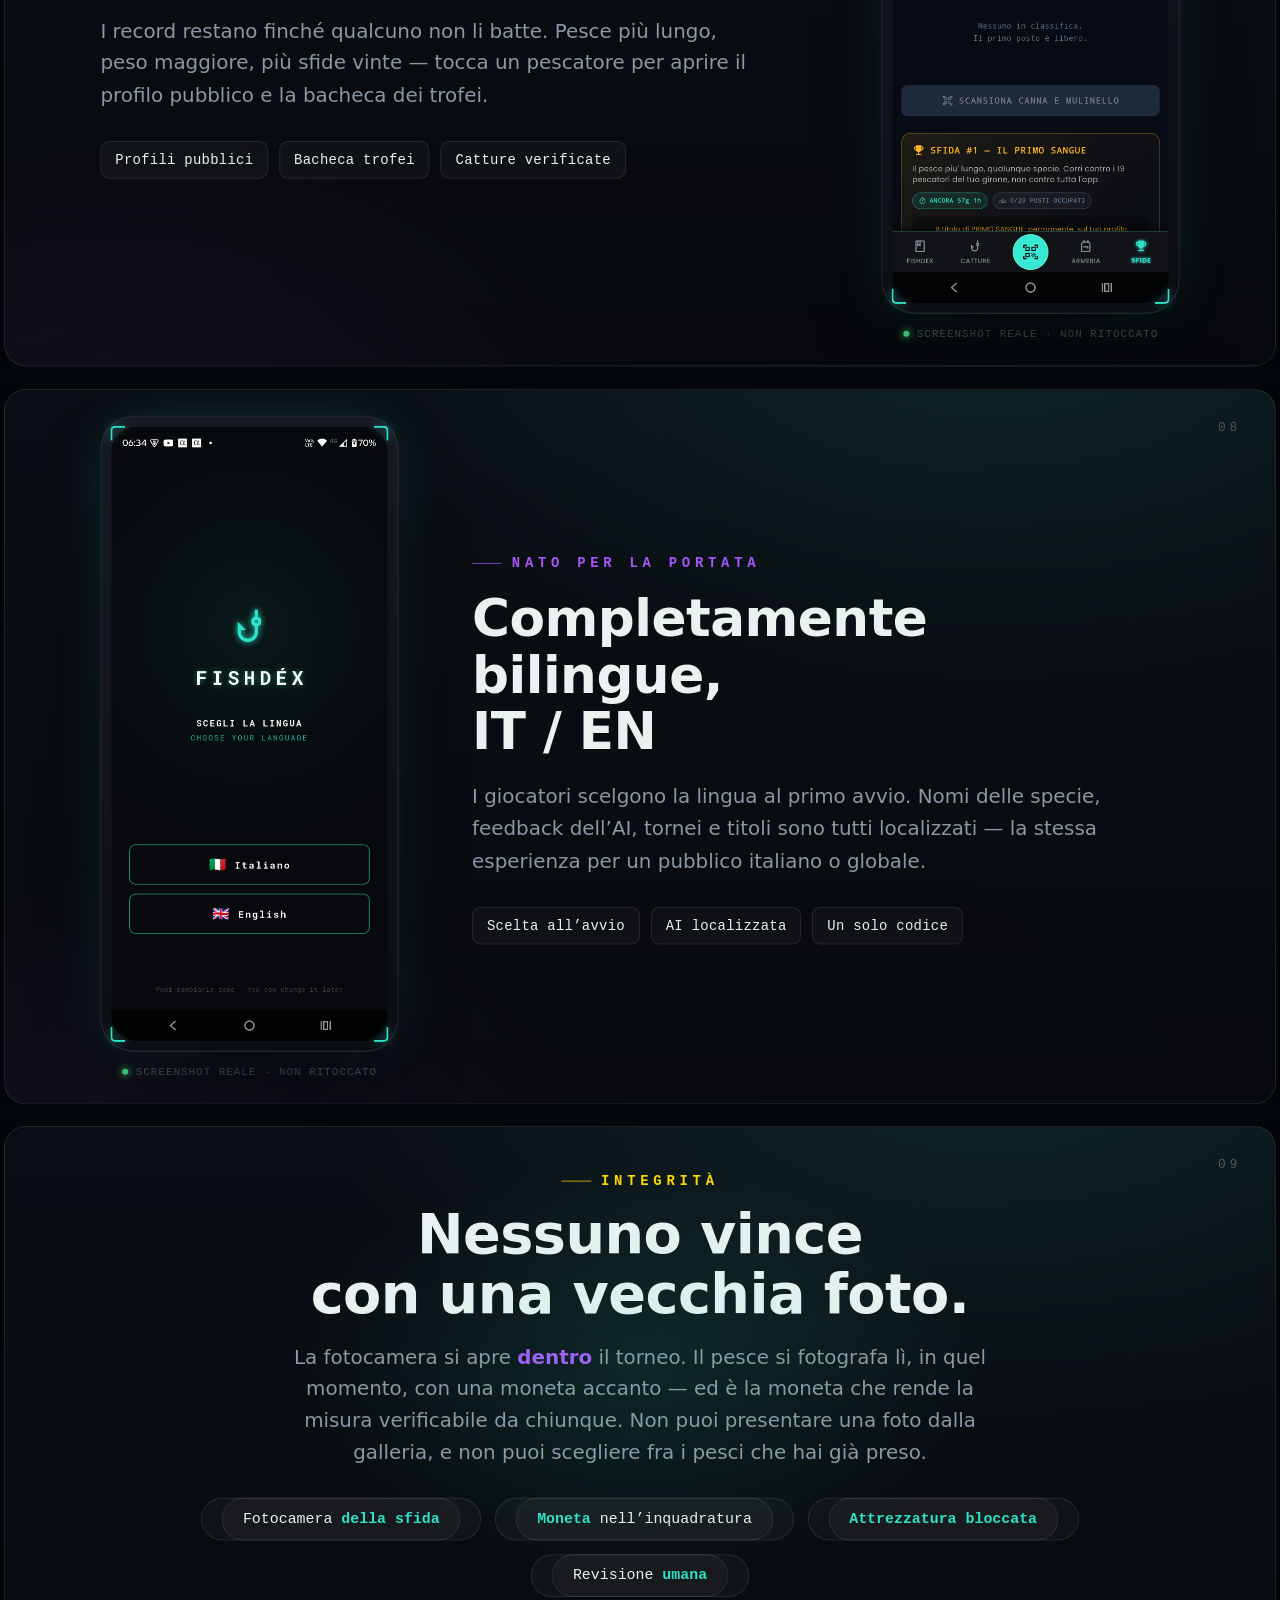
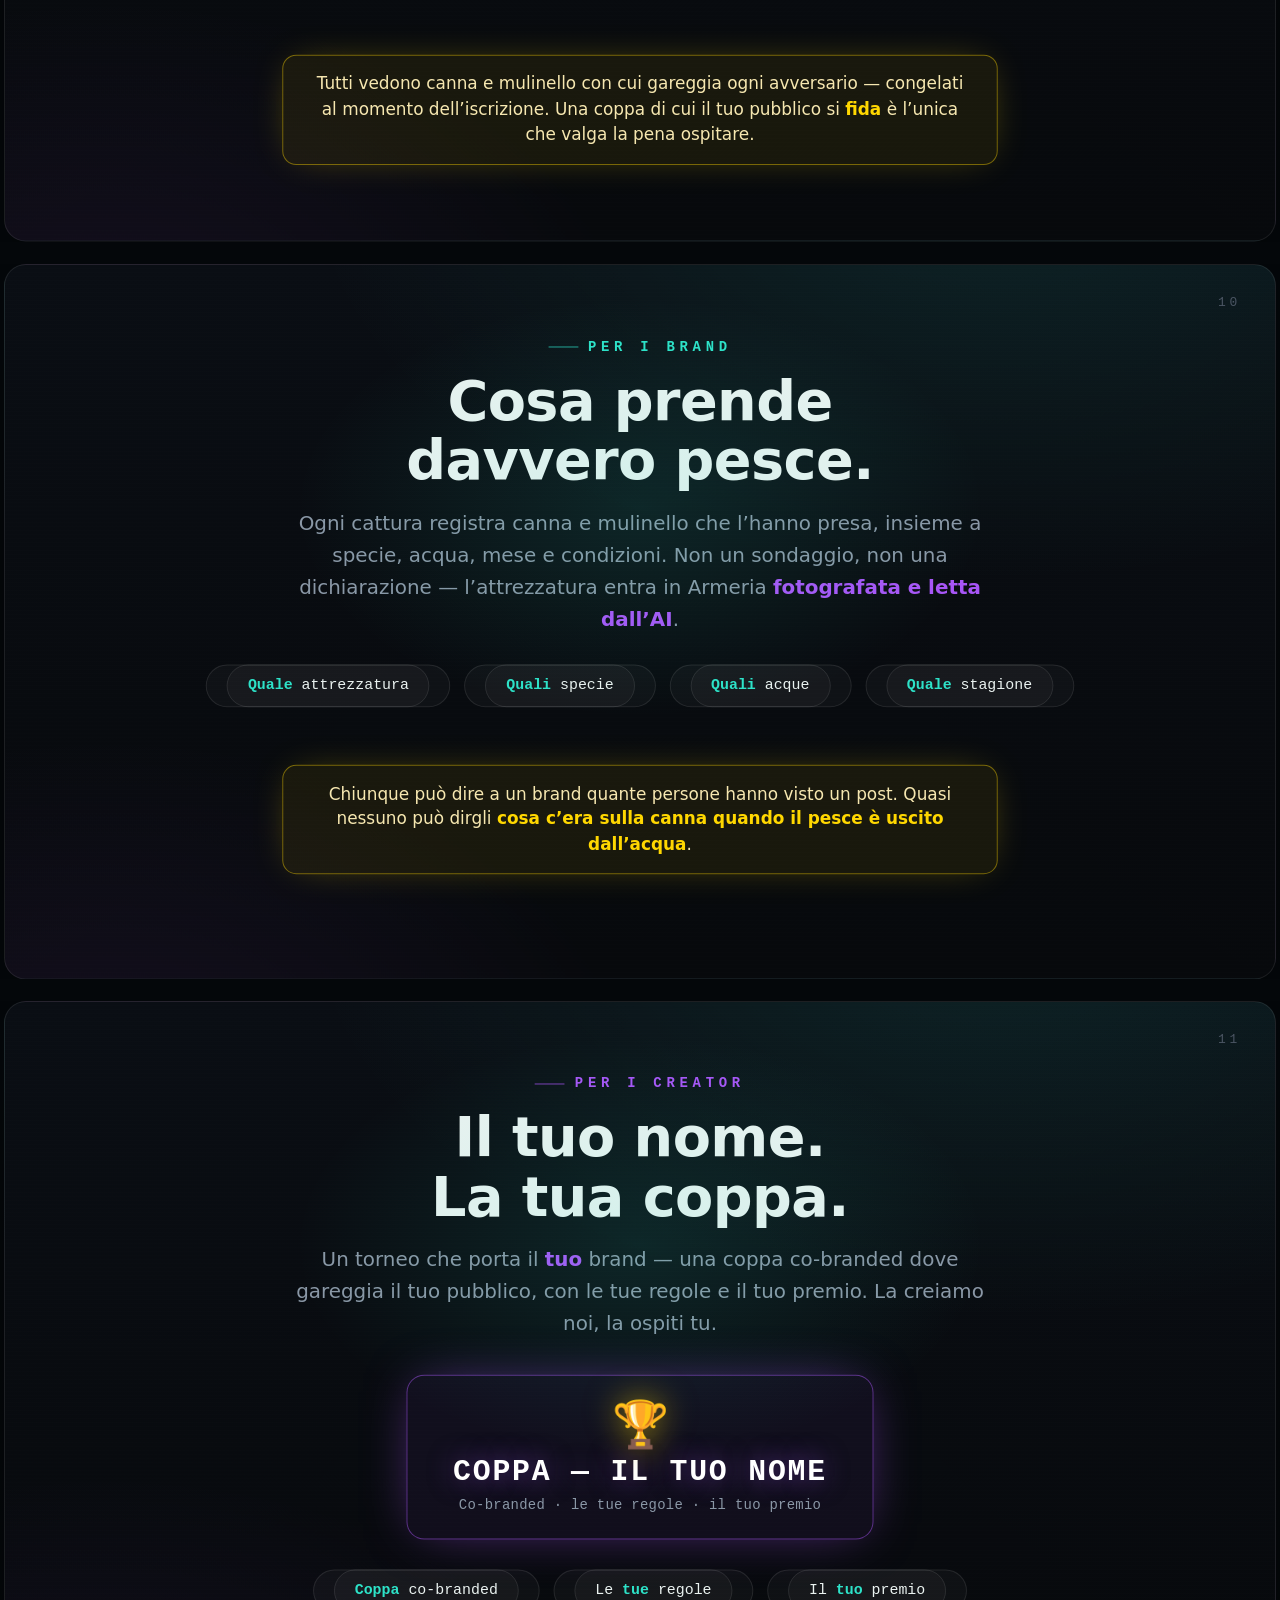
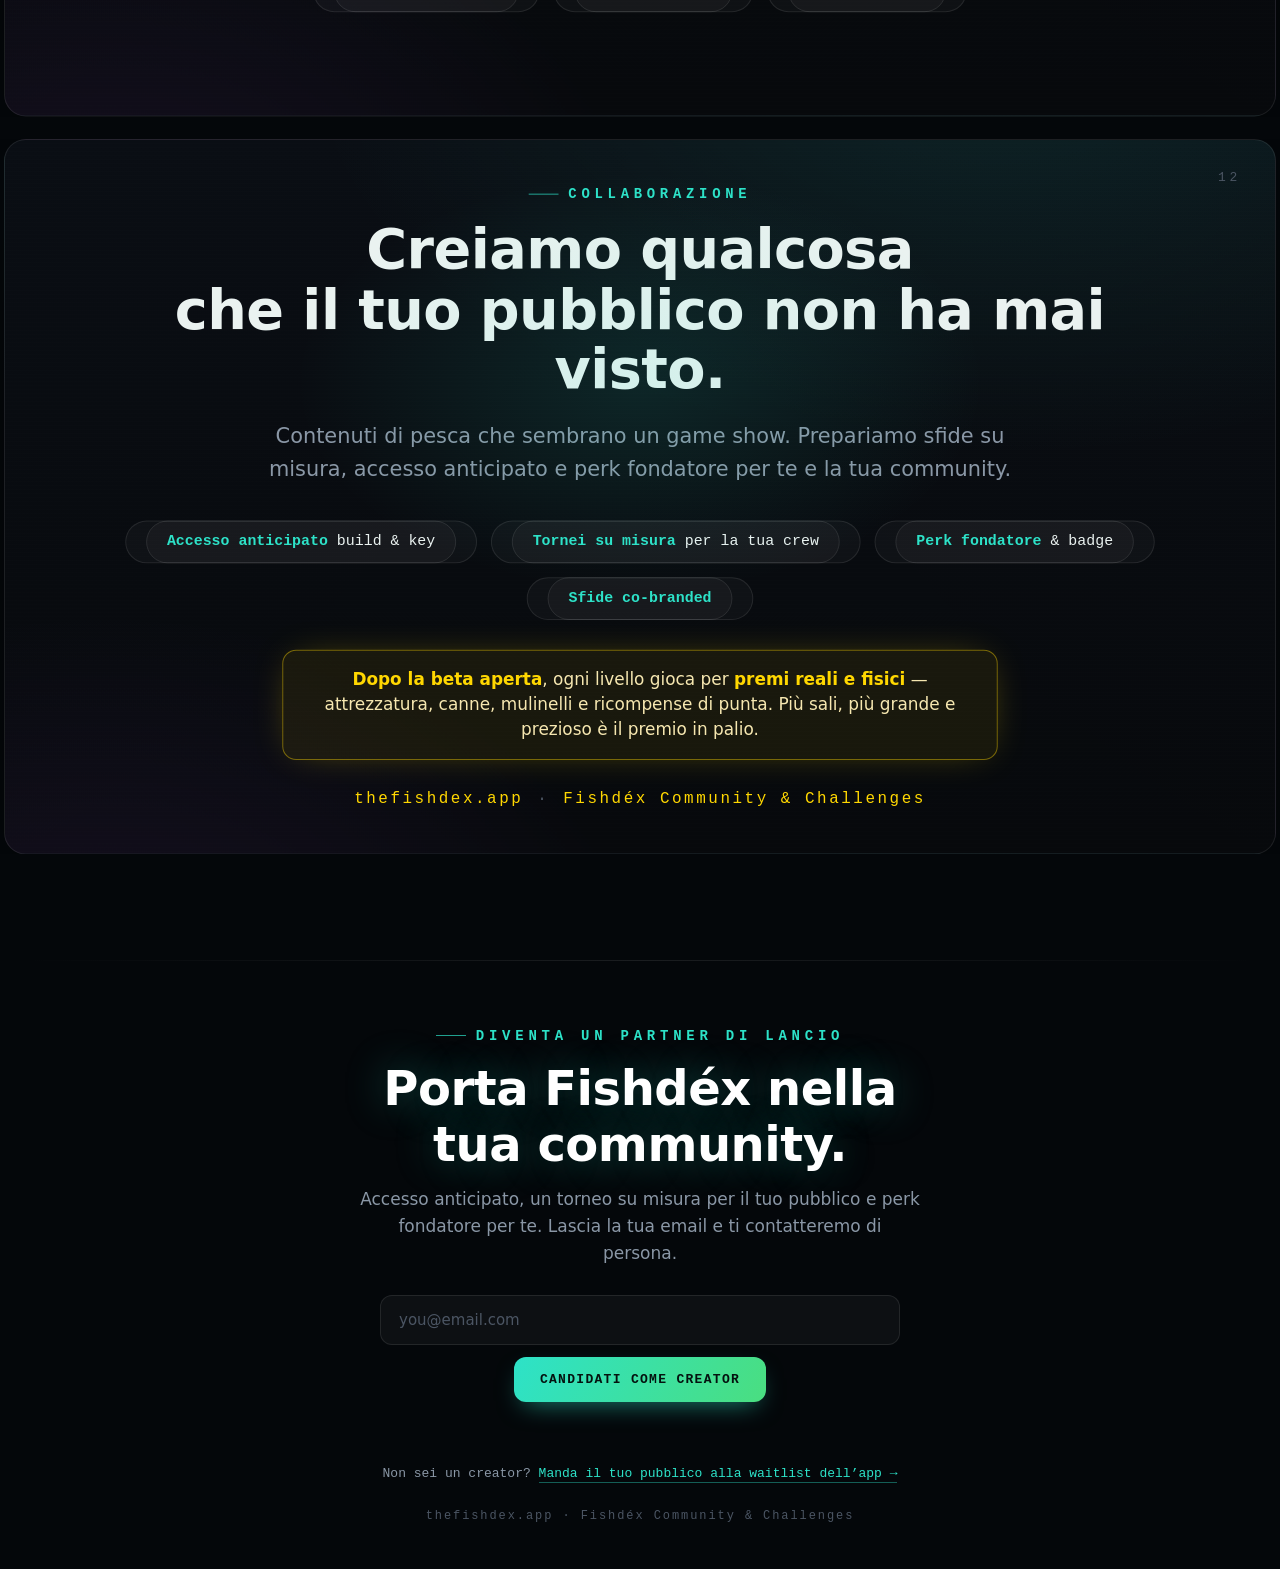
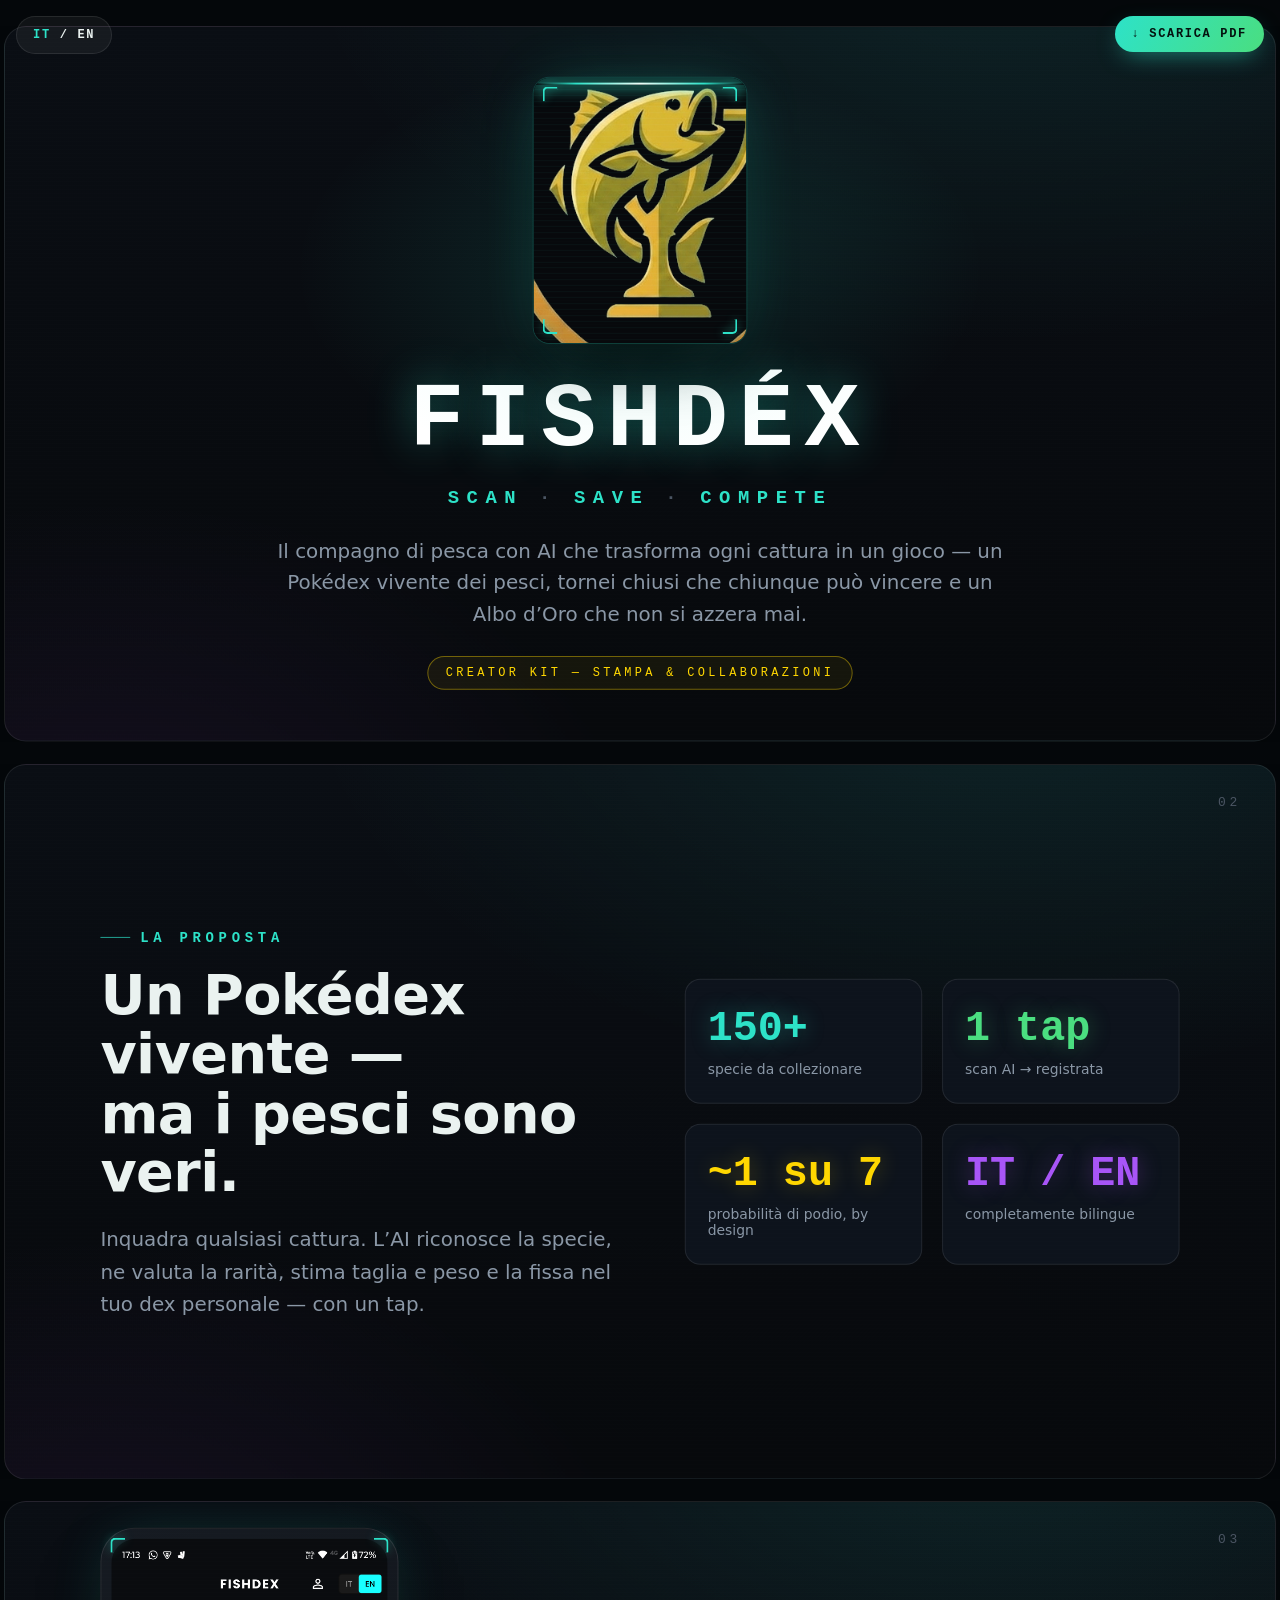
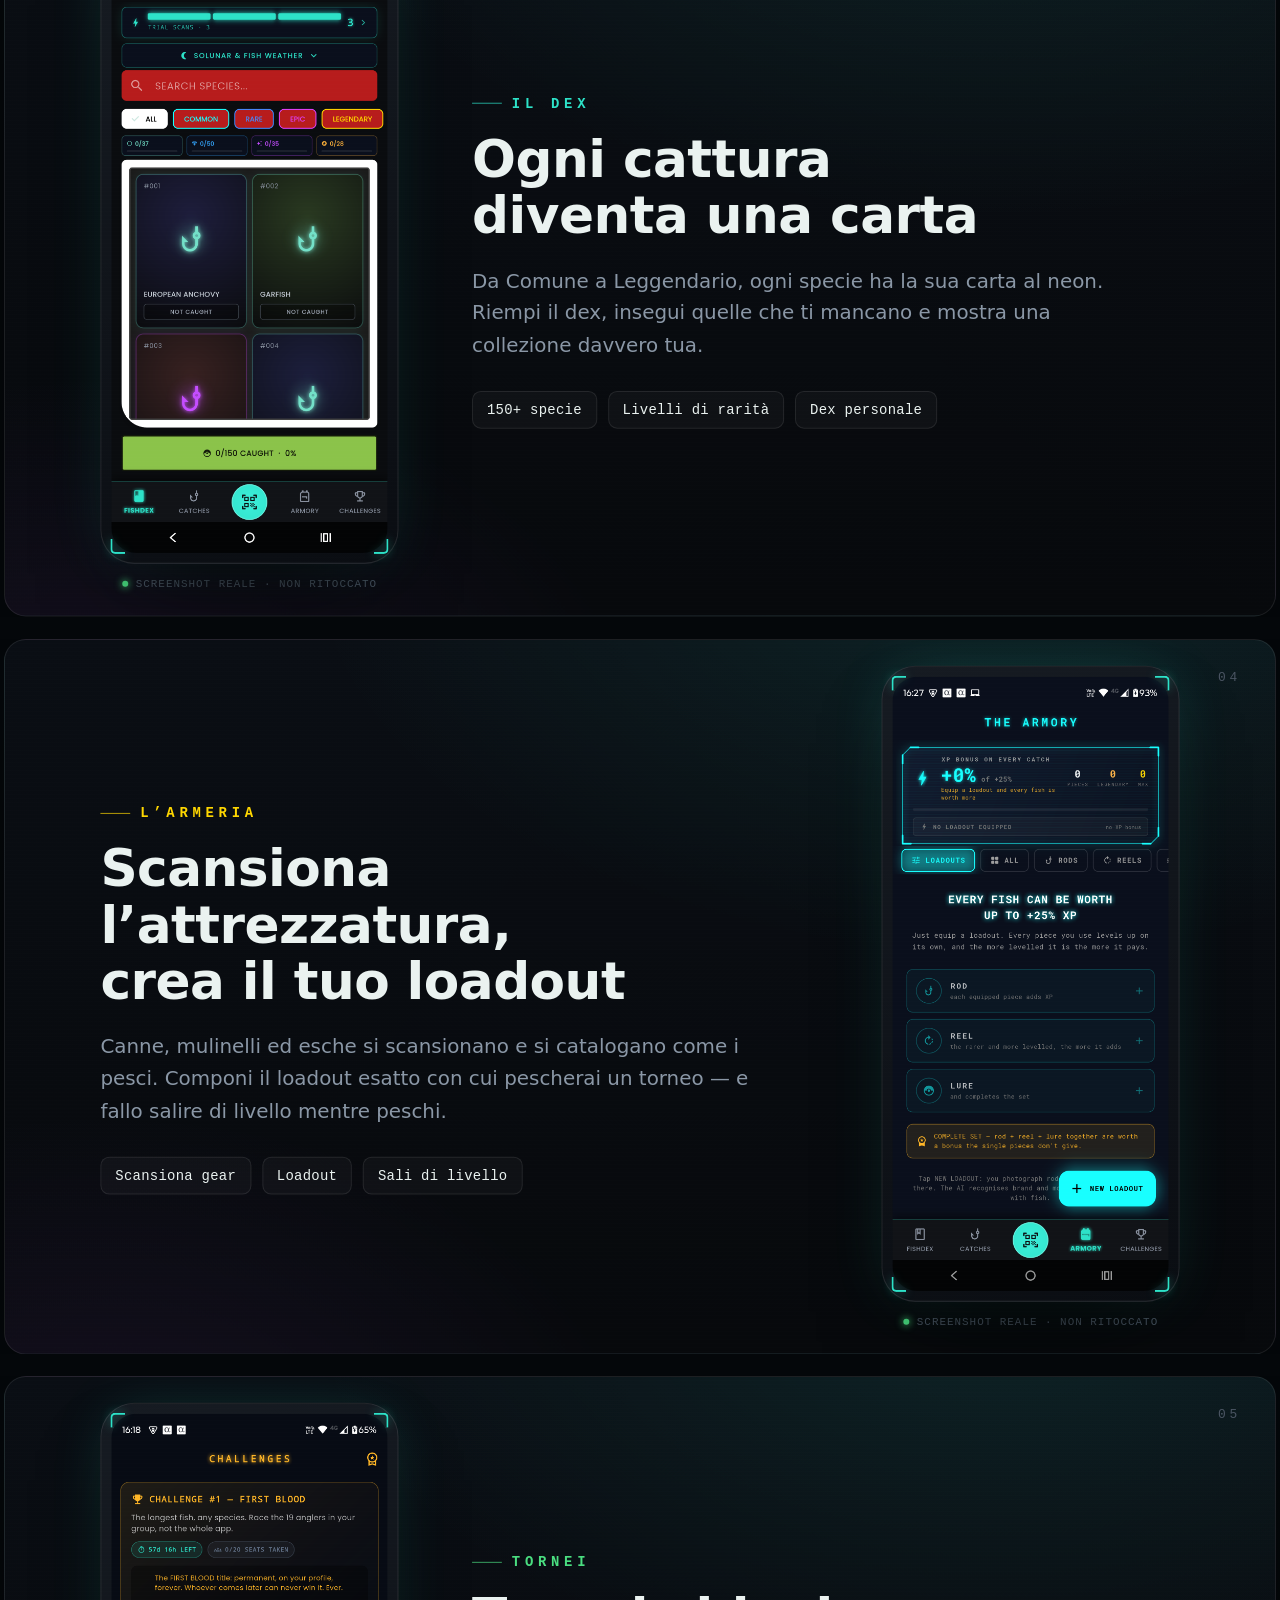
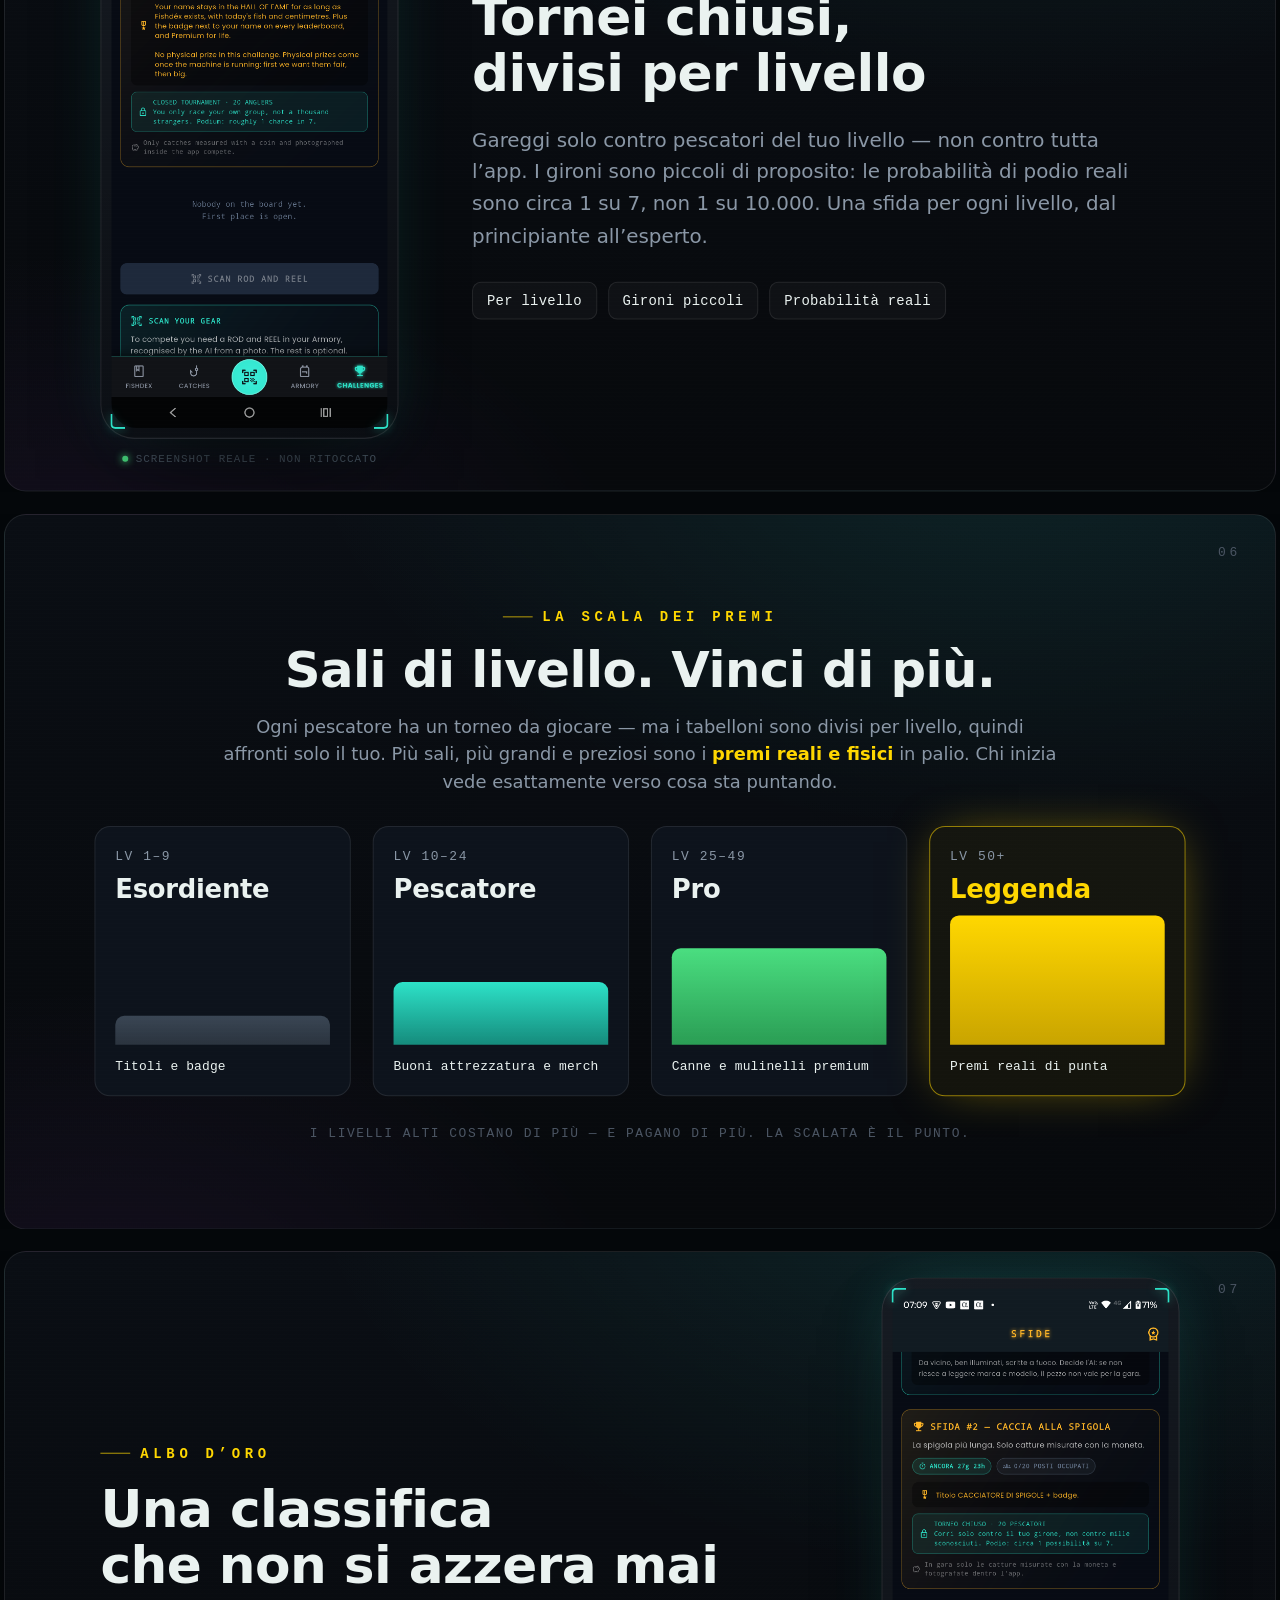
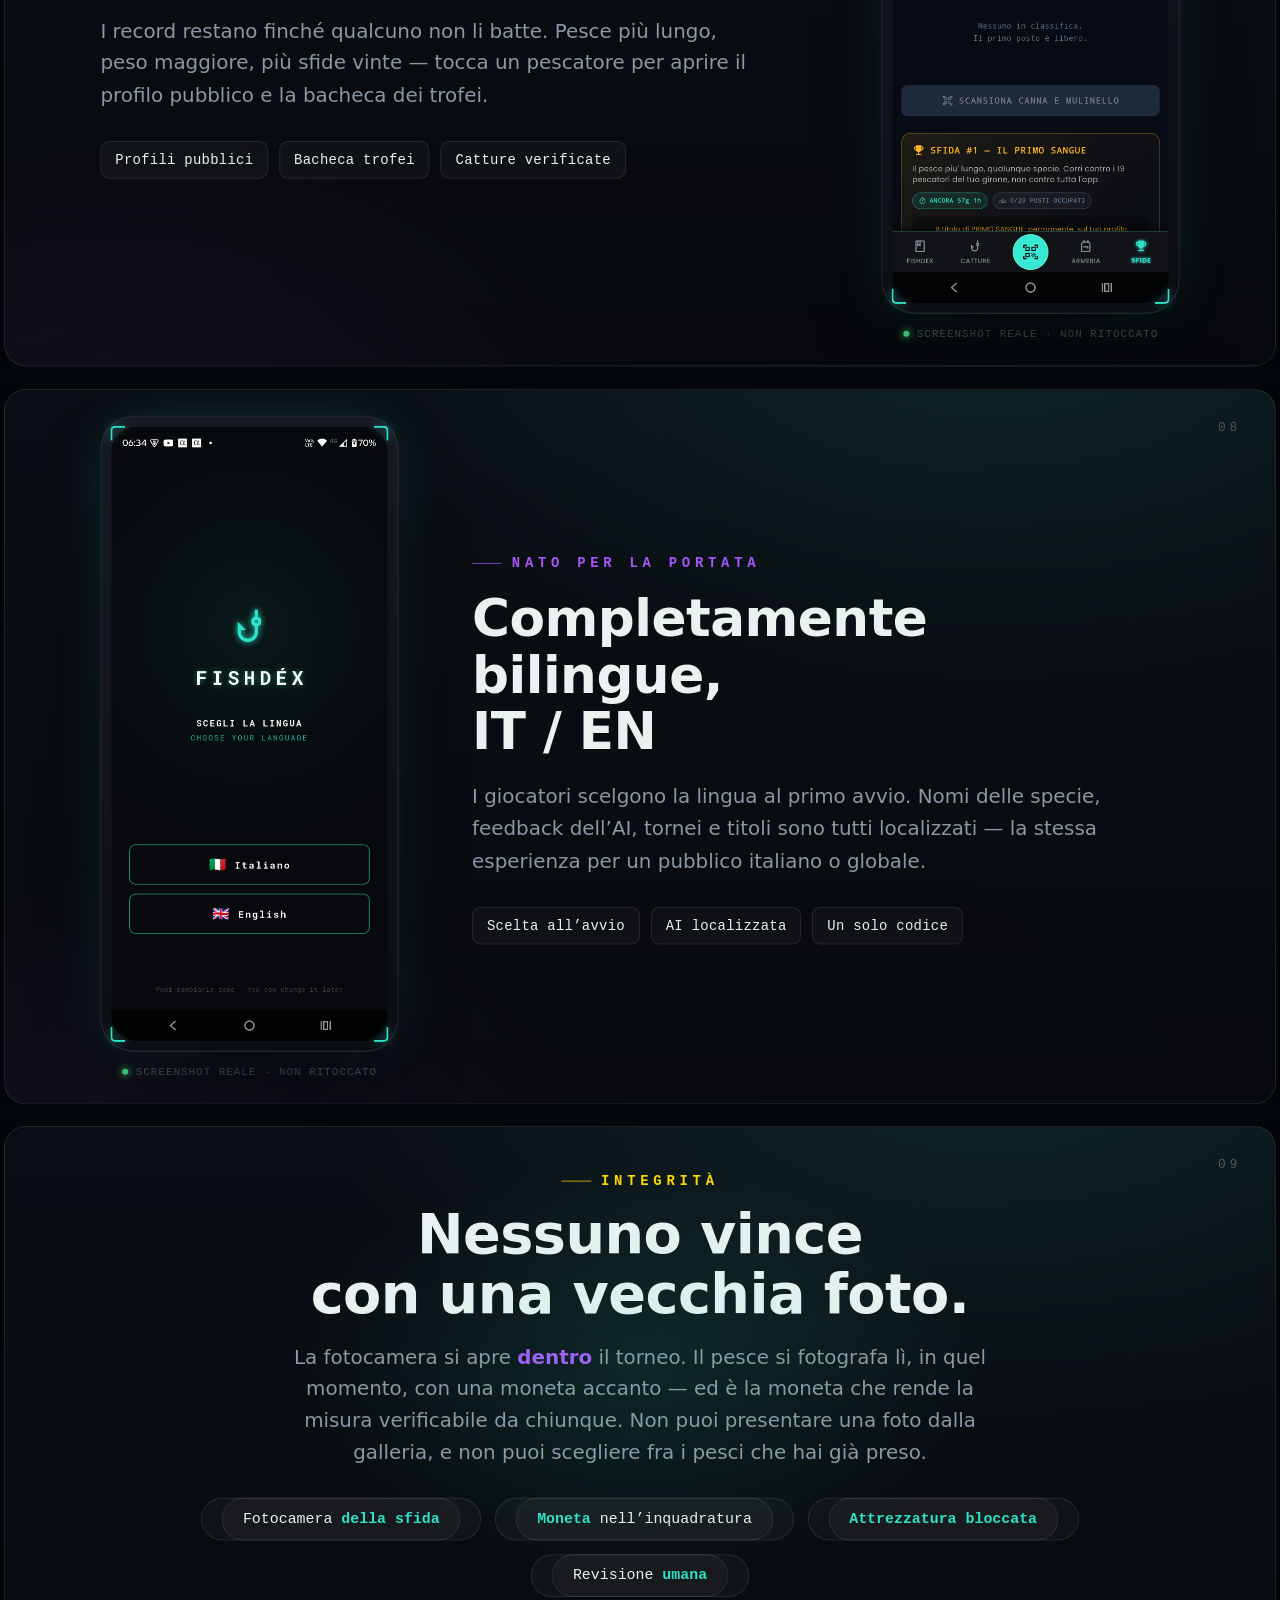
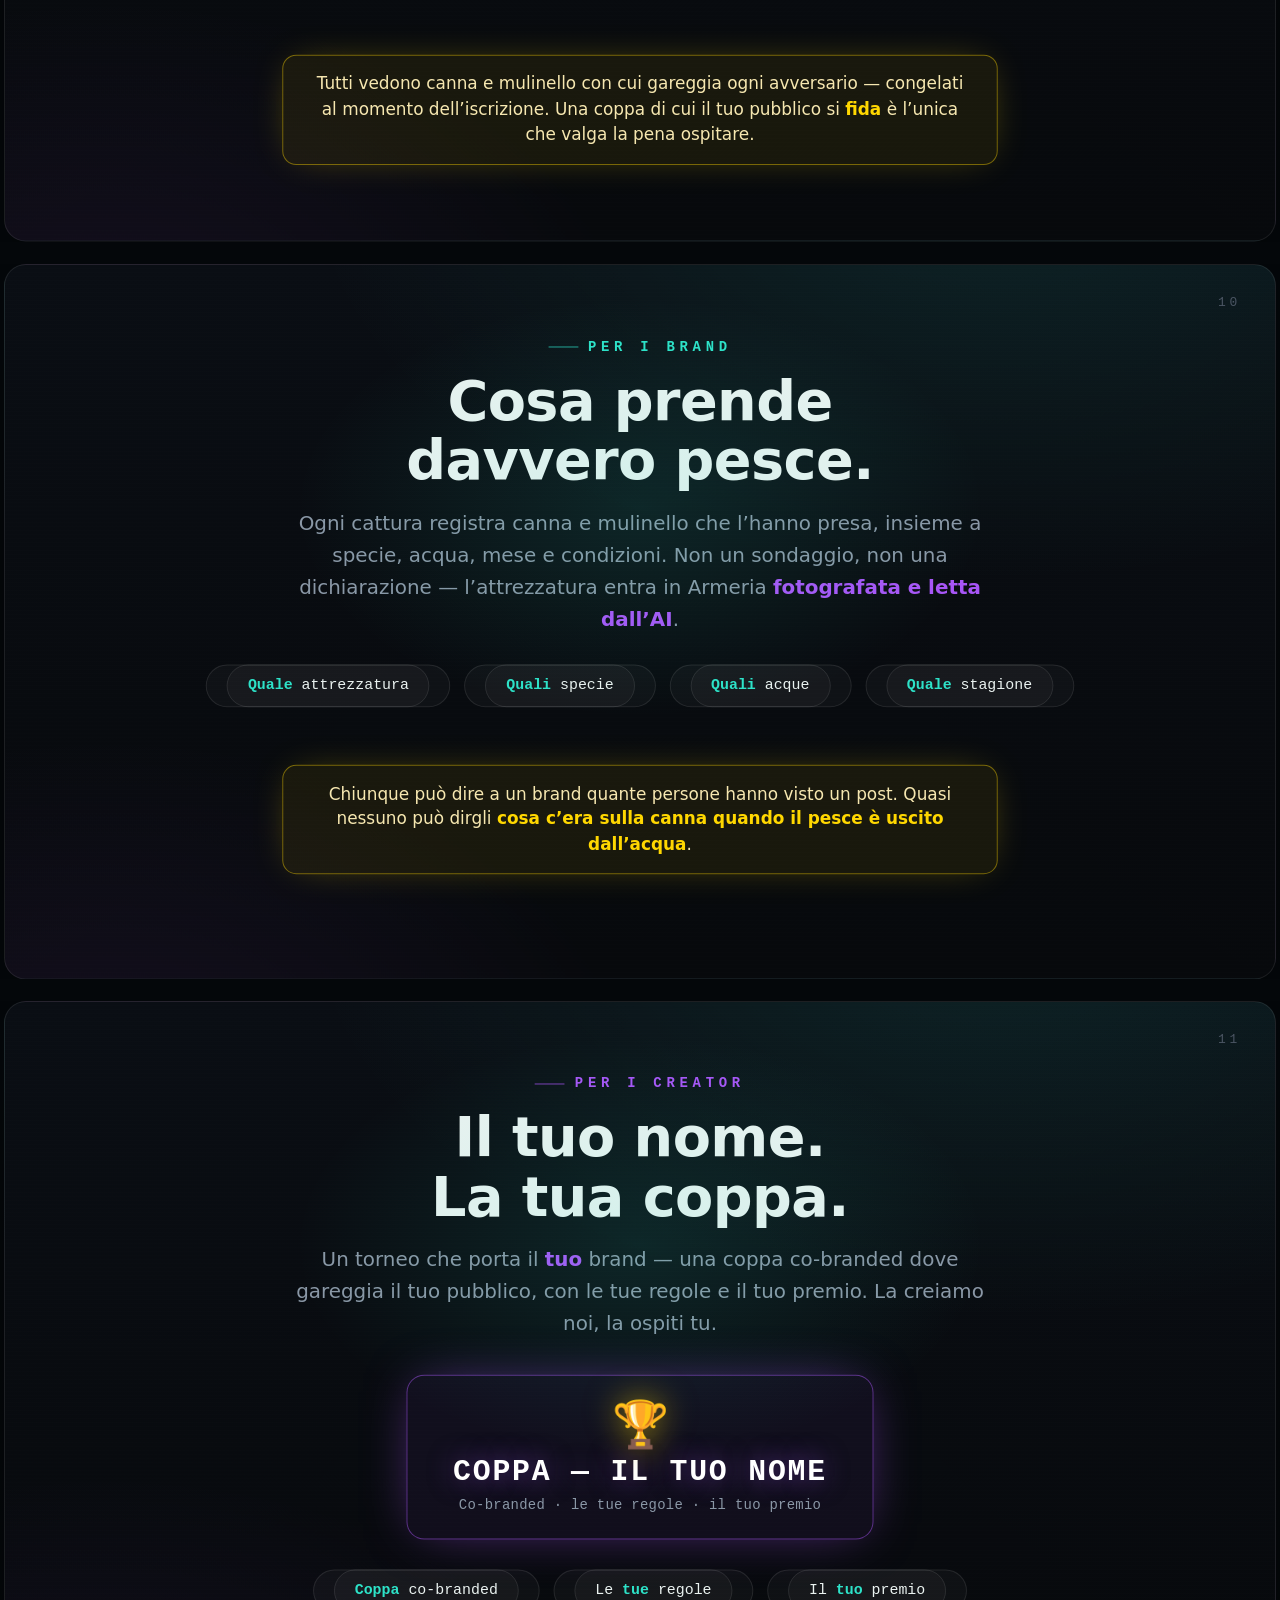
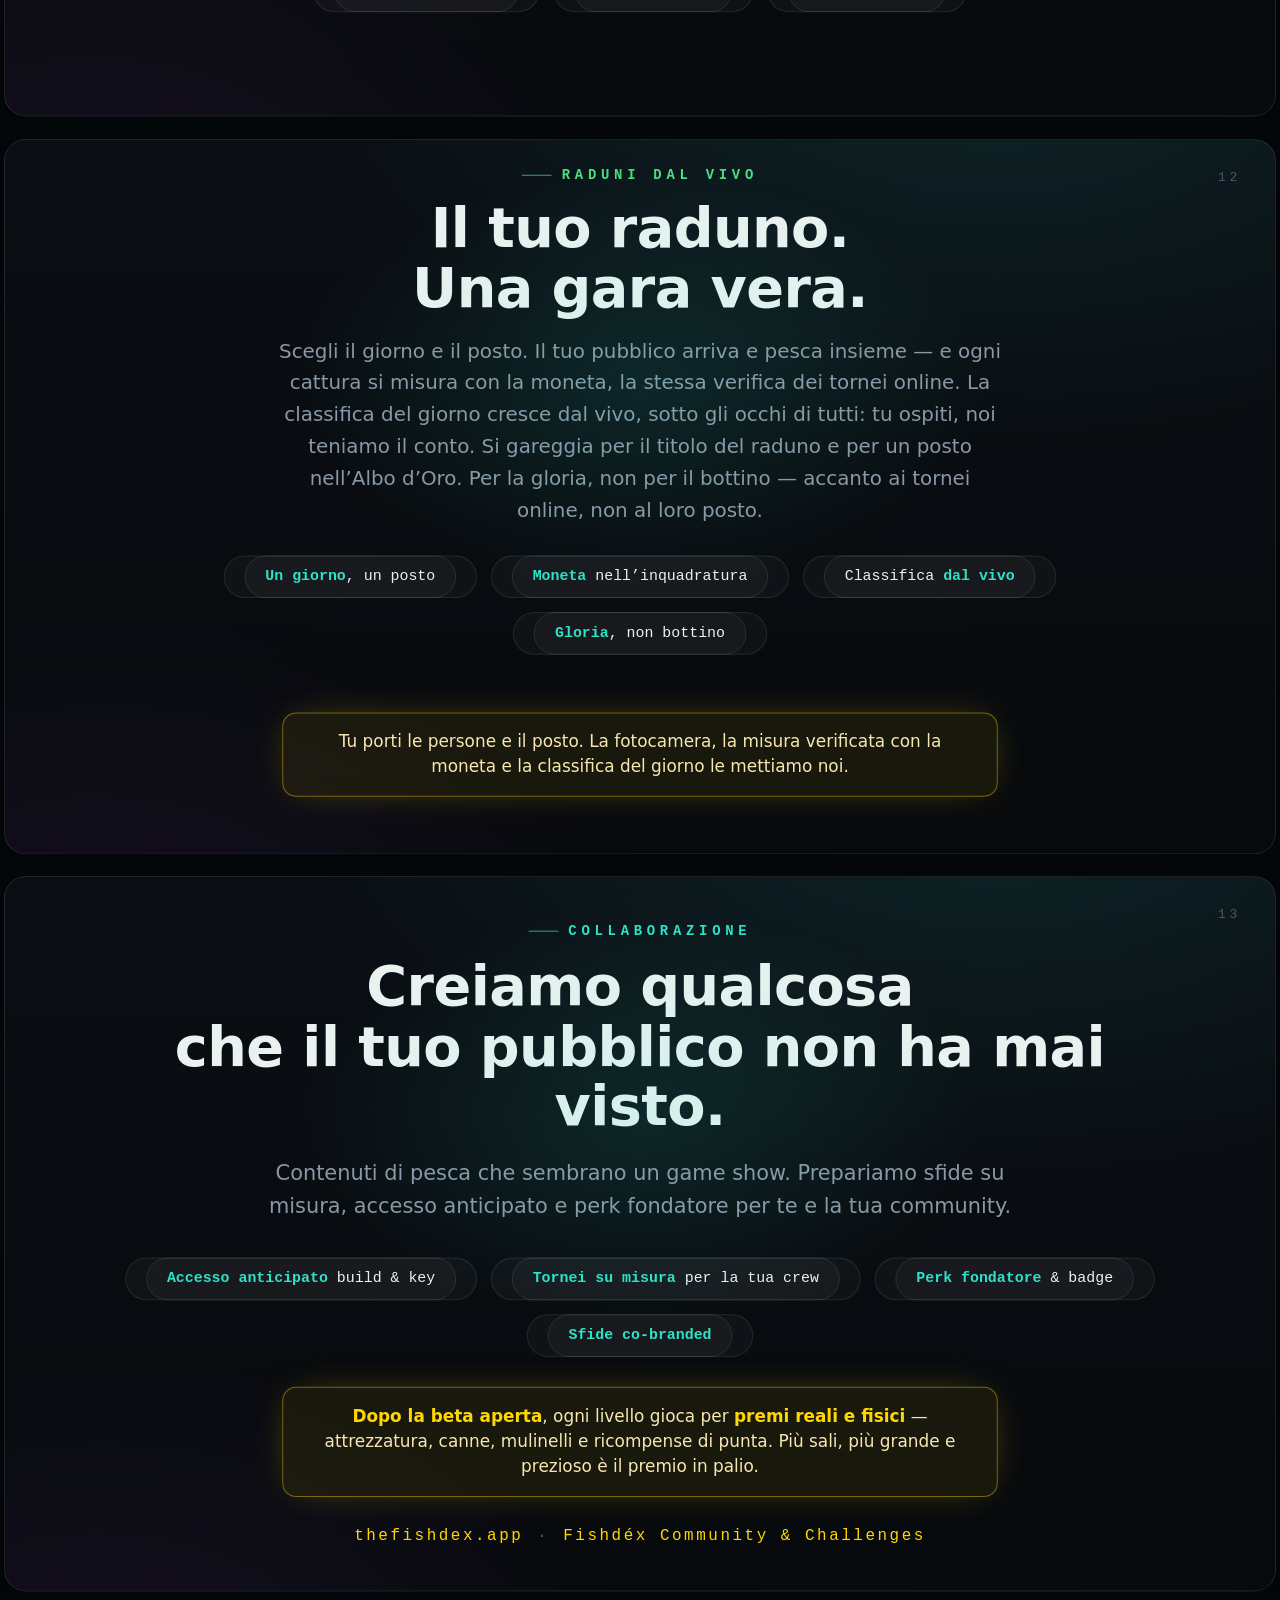
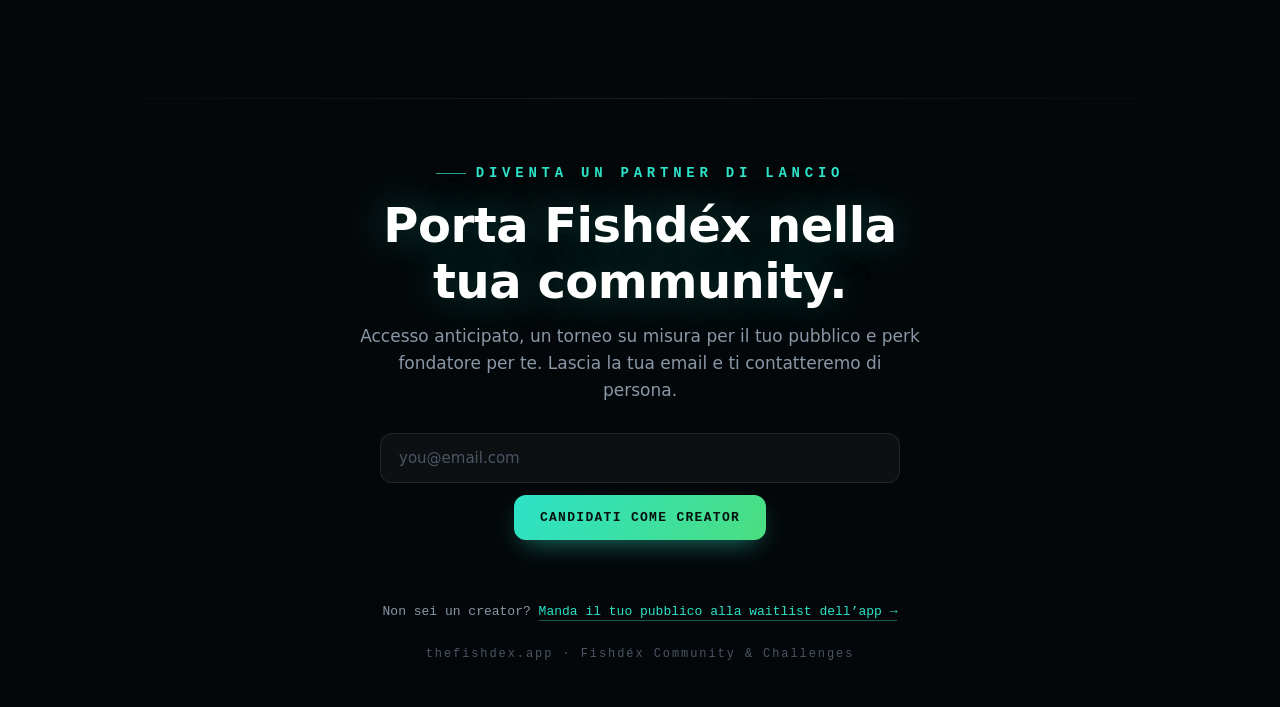
